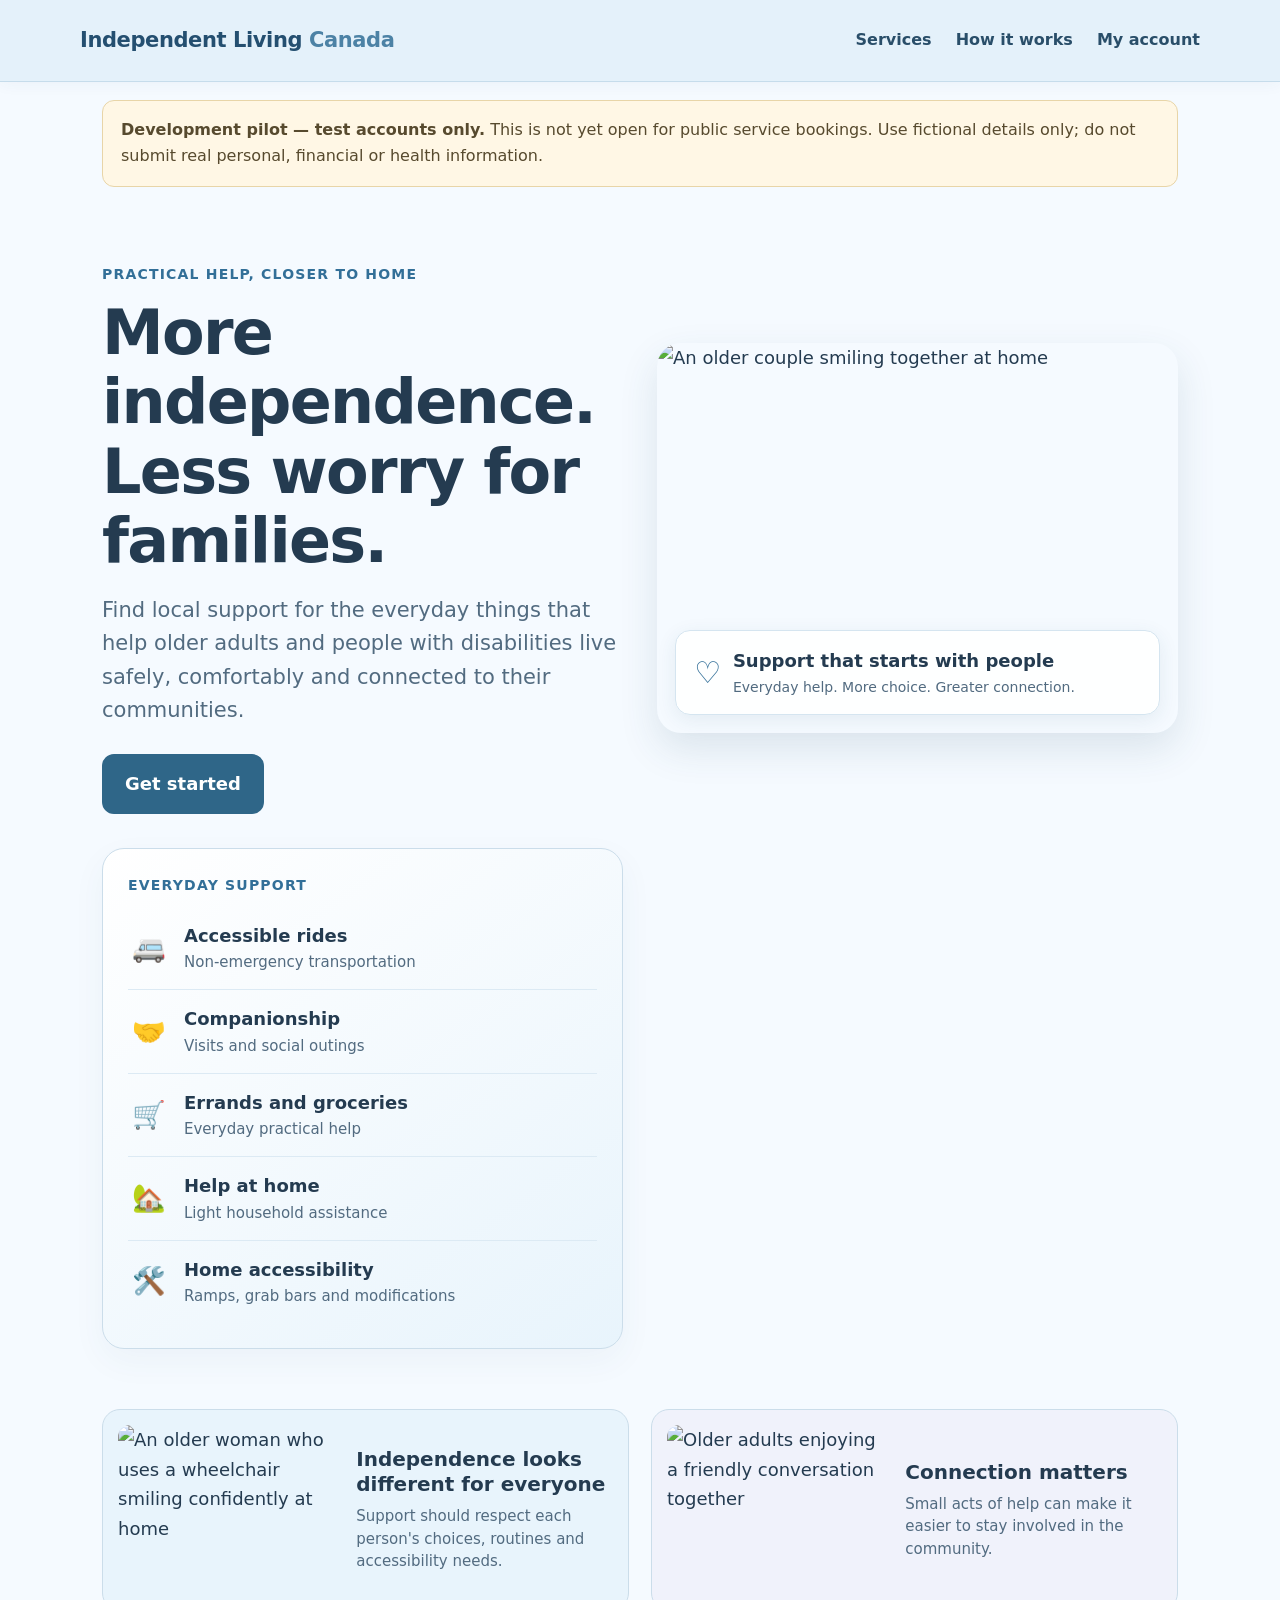
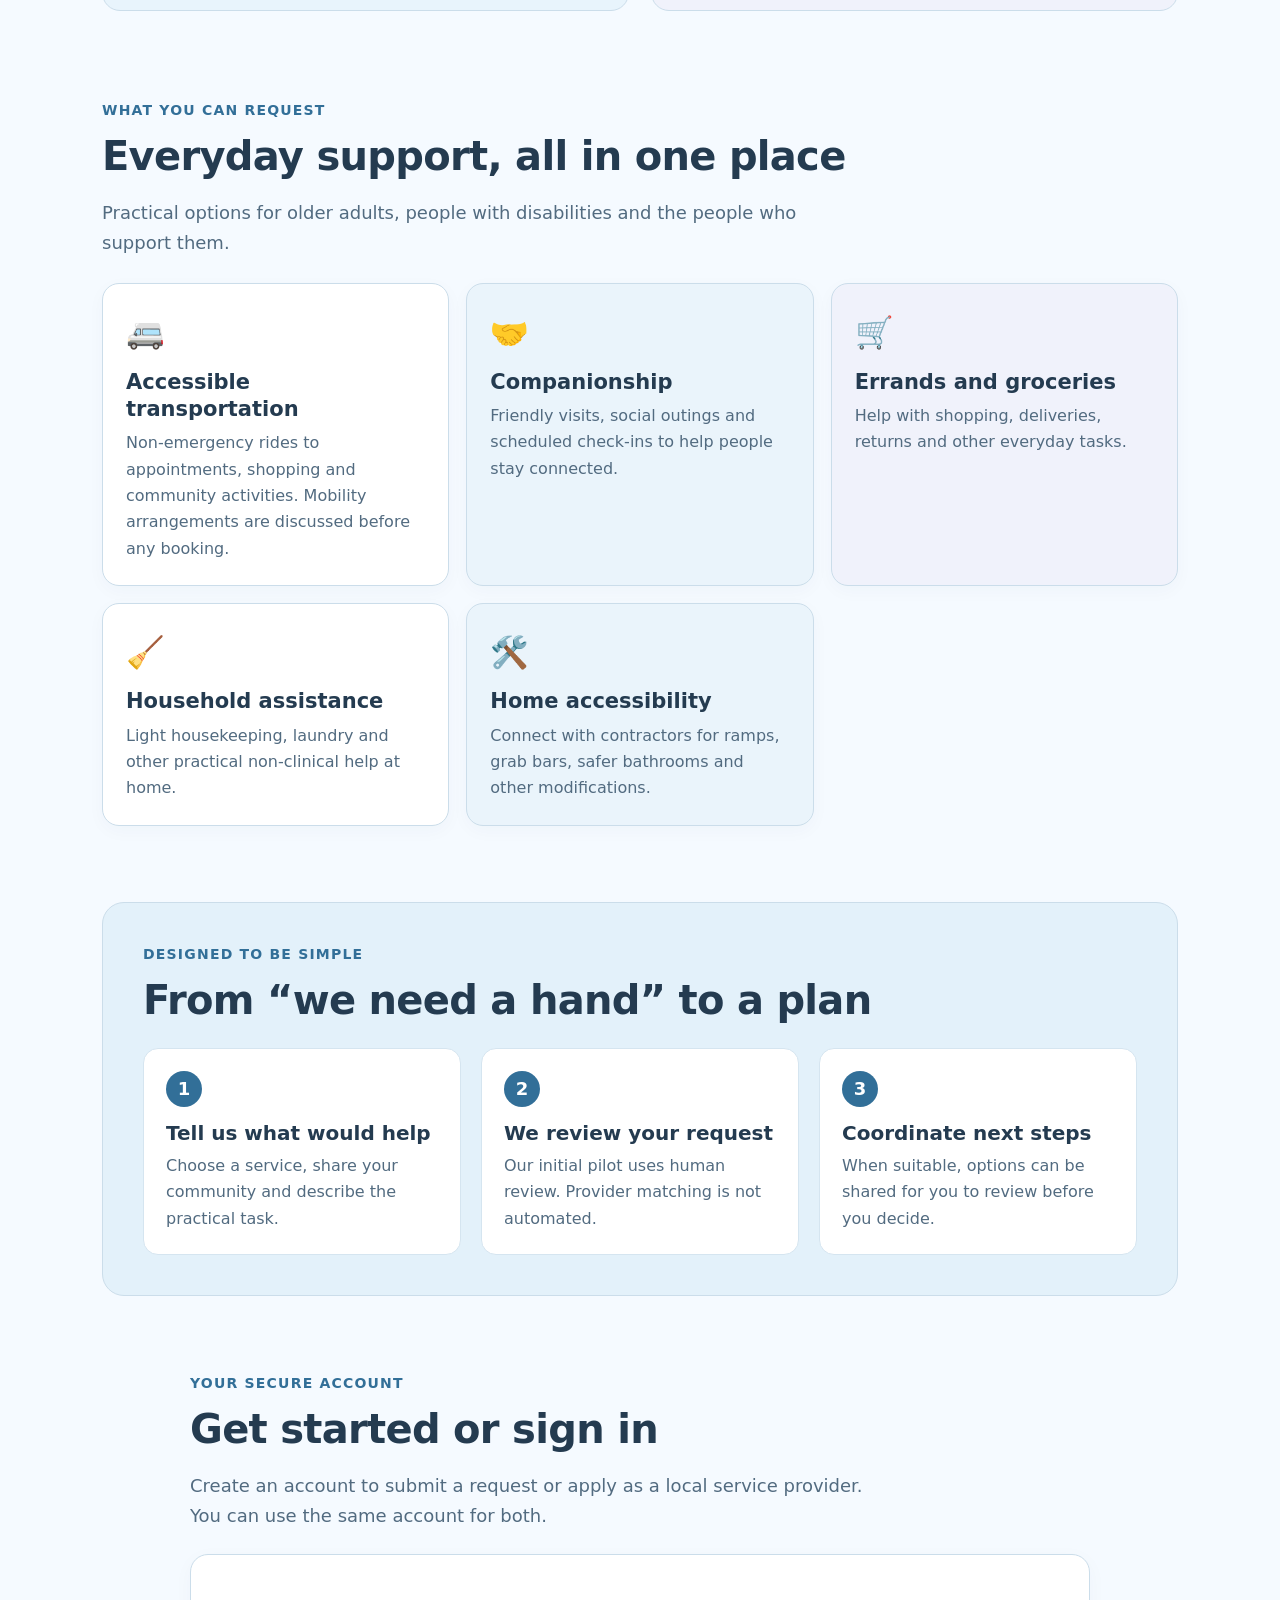
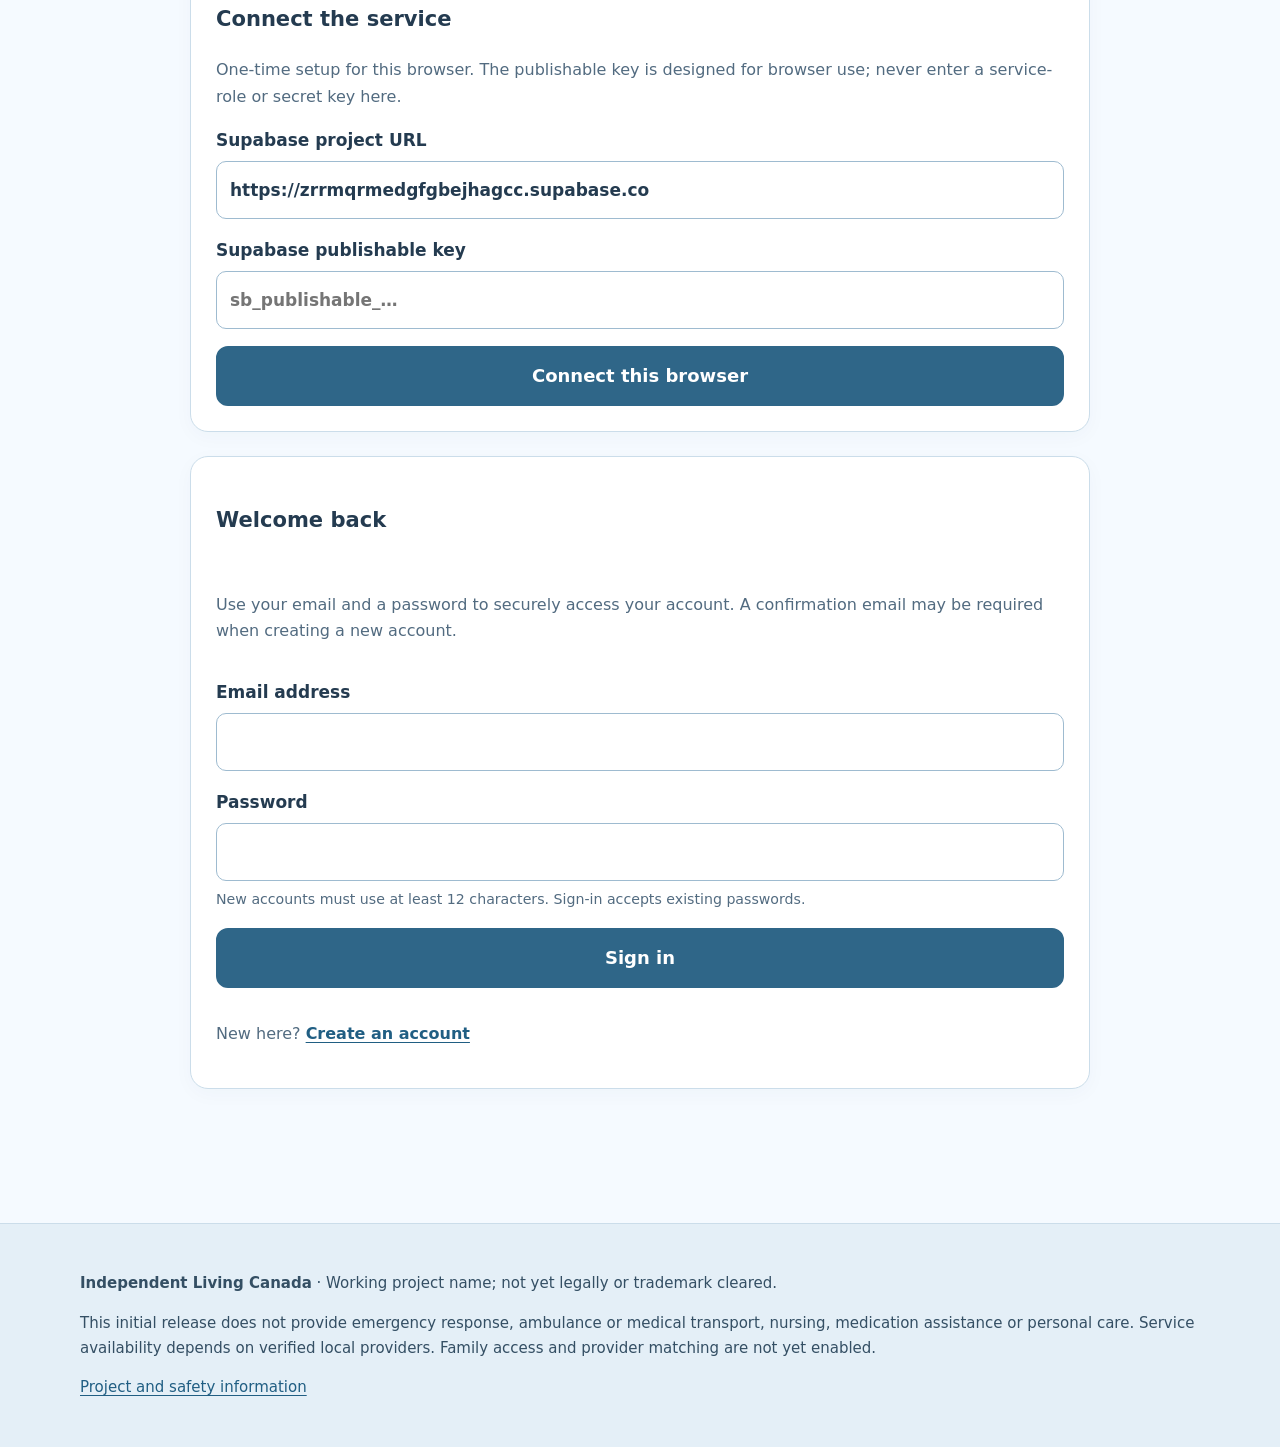
==== index.html @ 6804620f "Explain stronger new-account password requirement" ====
<!doctype html>
<html lang="en-CA">
<head>
<meta charset="utf-8">
<meta name="viewport" content="width=device-width, initial-scale=1">
<meta name="theme-color" content="#173b35">
<meta name="description" content="Find practical local support for everyday independence.">
<title>Independent Living Canada — Everyday support</title>
<link rel="stylesheet" href="./styles.css">
</head>
<body>
<header class="site-header">
  <a class="brand" href="./" aria-label="Independent Living Canada home">Independent Living <span>Canada</span></a>
  <nav aria-label="Main navigation"><a href="#services">Services</a><a href="#how">How it works</a><a href="#account">My account</a></nav>
  <button class="button button-small button-outline" id="signOutButton" hidden type="button">Sign out</button>
</header>
<main>
<div class="notice"><b>Development pilot — test accounts only.</b> This is not yet open for public service bookings. Use fictional details only; do not submit real personal, financial or health information.</div>
<section class="hero">
  <div class="hero-copy">
    <p class="eyebrow">Practical help, closer to home</p>
    <h1>More independence.<br>Less worry for families.</h1>
    <p class="lead">Find local support for the everyday things that help older adults and people with disabilities live safely, comfortably and connected to their communities.</p>
    <a class="button" href="#account">Get started</a>
  </div>
  <div class="hero-visual">
    <img src="https://images.unsplash.com/photo-1758686253706-15c16f83743a?auto=format&fit=crop&w=1200&q=85" alt="An older couple smiling together at home" fetchpriority="high">
    <div class="photo-note"><span aria-hidden="true">♡</span><div><strong>Support that starts with people</strong><small>Everyday help. More choice. Greater connection.</small></div></div>
  </div>
  <aside class="hero-aside">
    <p class="eyebrow">Everyday support</p>
    <div class="service-mini"><span aria-hidden="true">🚐</span><div><b>Accessible rides</b><small>Non-emergency transportation</small></div></div>
    <div class="service-mini"><span aria-hidden="true">🤝</span><div><b>Companionship</b><small>Visits and social outings</small></div></div>
    <div class="service-mini"><span aria-hidden="true">🛒</span><div><b>Errands and groceries</b><small>Everyday practical help</small></div></div>
    <div class="service-mini"><span aria-hidden="true">🏡</span><div><b>Help at home</b><small>Light household assistance</small></div></div>
    <div class="service-mini"><span aria-hidden="true">🛠️</span><div><b>Home accessibility</b><small>Ramps, grab bars and modifications</small></div></div>
  </aside>
</section>

<section class="photo-stories" aria-label="People and independence">
  <div class="photo-story">
    <img src="https://images.unsplash.com/photo-1756312177216-f41bb3ac7205?auto=format&fit=crop&w=900&q=85" alt="An older woman who uses a wheelchair smiling confidently at home" loading="lazy">
    <div><h3>Independence looks different for everyone</h3><p>Support should respect each person's choices, routines and accessibility needs.</p></div>
  </div>
  <div class="photo-story">
    <img src="https://images.unsplash.com/photo-1773227059881-ef8ecf22aac8?auto=format&fit=crop&w=900&q=85" alt="Older adults enjoying a friendly conversation together" loading="lazy">
    <div><h3>Connection matters</h3><p>Small acts of help can make it easier to stay involved in the community.</p></div>
  </div>
</section>

<section class="section" id="services">
  <p class="eyebrow">What you can request</p><h2>Everyday support, all in one place</h2>
  <p class="section-intro">Practical options for older adults, people with disabilities and the people who support them.</p>
  <div class="service-grid">
    <article class="service-card"><span>🚐</span><h3>Accessible transportation</h3><p>Non-emergency rides to appointments, shopping and community activities. Mobility arrangements are discussed before any booking.</p></article>
    <article class="service-card"><span>🤝</span><h3>Companionship</h3><p>Friendly visits, social outings and scheduled check-ins to help people stay connected.</p></article>
    <article class="service-card"><span>🛒</span><h3>Errands and groceries</h3><p>Help with shopping, deliveries, returns and other everyday tasks.</p></article>
    <article class="service-card"><span>🧹</span><h3>Household assistance</h3><p>Light housekeeping, laundry and other practical non-clinical help at home.</p></article>
    <article class="service-card"><span>🛠️</span><h3>Home accessibility</h3><p>Connect with contractors for ramps, grab bars, safer bathrooms and other modifications.</p></article>
  </div>
</section>

<section class="section how" id="how">
  <p class="eyebrow">Designed to be simple</p><h2>From “we need a hand” to a plan</h2>
  <div class="steps">
    <article><b class="step-number">1</b><h3>Tell us what would help</h3><p>Choose a service, share your community and describe the practical task.</p></article>
    <article><b class="step-number">2</b><h3>We review your request</h3><p>Our initial pilot uses human review. Provider matching is not automated.</p></article>
    <article><b class="step-number">3</b><h3>Coordinate next steps</h3><p>When suitable, options can be shared for you to review before you decide.</p></article>
  </div>
</section>

<section class="section account-section" id="account">
  <p class="eyebrow">Your secure account</p><h2>Get started or sign in</h2>
  <p class="section-intro">Create an account to submit a request or apply as a local service provider. You can use the same account for both.</p>

  <div class="config-panel" id="configPanel">
    <h3>Connect the service</h3>
    <p>One-time setup for this browser. The publishable key is designed for browser use; never enter a service-role or secret key here.</p>
    <form id="configForm" class="form-grid">
      <label>Supabase project URL<input id="projectUrl" type="url" value="https://zrrmqrmedgfgbejhagcc.supabase.co" required autocomplete="url"></label>
      <label>Supabase publishable key<input id="publishableKey" type="password" placeholder="sb_publishable_…" required autocomplete="off"></label>
      <button class="button" type="submit">Connect this browser</button>
    </form>
  </div>

  <div id="authGate" class="auth-gate">
    <form id="authForm" class="config-panel form-grid">
      <h3 id="authHeading">Welcome back</h3>
      <p class="muted">Use your email and a password to securely access your account. A confirmation email may be required when creating a new account.</p>
      <label>Email address<input id="email" type="email" required autocomplete="email"></label>
      <label>Password<input id="password" type="password" minlength="8" required autocomplete="current-password"><small id="passwordHelp" class="field-help">New accounts must use at least 12 characters. Sign-in accepts existing passwords.</small></label>
      <button class="button" id="authSubmit" type="submit">Sign in</button>
      <p class="muted"><span id="authModeText">New here?</span> <button class="text-button" id="authModeToggle" type="button">Create an account</button></p>
    </form>
  </div>
  <div id="accountArea" hidden>
    <div class="signed-in-bar"><div><small>Signed in as</small><strong id="signedInEmail"></strong></div><span class="status-dot">Connected</span></div>
    <div class="tabs" role="tablist" aria-label="Account sections">
      <button class="tab active" role="tab" aria-selected="true" aria-controls="requestsPanel" id="requestsTab" type="button">My requests</button>
      <button class="tab" role="tab" aria-selected="false" aria-controls="newRequestPanel" id="newRequestTab" type="button">Request support</button>
      <button class="tab" role="tab" aria-selected="false" aria-controls="providerPanel" id="providerTab" type="button">Provider application</button>
    </div>
    <section class="tab-panel" id="requestsPanel" role="tabpanel" aria-labelledby="requestsTab">
      <h3>Your service requests</h3><p class="muted">Only requests belonging to your signed-in account are shown here.</p>
      <div id="requestList" class="request-list"><p class="muted">Loading your requests…</p></div>
    </section>
    <section class="tab-panel" id="newRequestPanel" role="tabpanel" aria-labelledby="newRequestTab" hidden>
      <h3>Request practical support</h3>
      <div class="notice"><b>Please note:</b> This service is for non-emergency, non-clinical assistance only. Do not include diagnoses, medications, health-card numbers or medical records. For emergencies call 911.</div>
      <form id="requestForm" class="form-grid">
        <label>Type of support<select name="category" required><option value="">Choose a service</option><option value="non_emergency_transport">Accessible, non-emergency ride</option><option value="companionship">Companionship or social visit</option><option value="errands_groceries">Errands or groceries</option><option value="light_household_help">Light household assistance</option><option value="home_accessibility">Home accessibility modification</option></select></label>
        <div class="two-col"><label>City or community<input name="city" value="Winnipeg" maxlength="100" required></label><label>Neighbourhood or area (optional)<input name="service_area" maxlength="100"></label></div>
        <div class="two-col"><label>Preferred date (optional)<input name="preferred_date" type="date"></label><label>Preferred time<select name="preferred_time_window"><option value="">No preference</option><option>Morning</option><option>Afternoon</option><option>Evening</option></select></label></div>
        <label>What practical help is needed?<textarea name="description" maxlength="1200" required placeholder="Describe the task, location details and what you need help with."></textarea></label>
        <label>Accessibility or mobility arrangements (optional)<textarea name="accessibility_logistics" maxlength="600" placeholder="For example: wheelchair-accessible vehicle, step-free access or help carrying groceries."></textarea></label>
        <label>Name of person receiving the service (optional)<input name="recipient_name" maxlength="100"></label>
        <hr>
        <h4>How should we contact you?</h4>
        <label>Your name<input name="contact_name" maxlength="100" required autocomplete="name"></label>
        <div class="two-col"><label>Email<input name="contact_email" type="email" maxlength="254" autocomplete="email"></label><label>Phone<input name="contact_phone" type="tel" maxlength="40" autocomplete="tel"></label></div>
        <label>Preferred contact method<select name="preferred_contact_method" required><option value="email">Email</option><option value="phone">Phone</option></select></label>
        <label class="check-label"><input type="checkbox" name="consent" required><span>I confirm the person receiving support has agreed to this request and to my involvement, or I am requesting support for myself. I understand this is not an emergency, medical or personal-care service.</span></label>
        <button class="button" type="submit">Submit service request</button>
      </form>
    </section>
    <section class="tab-panel" id="providerPanel" role="tabpanel" aria-labelledby="providerTab" hidden>
      <h3>Apply as a local service provider</h3>
      <div class="notice"><b>Provider approval is not automatic.</b> Applications are pending until identity, references, insurance, licensing and category-specific safety checks are reviewed. Submitting this form does not make you an approved provider or create a public listing.</div>
      <div id="providerStatus" class="provider-status" hidden></div>
      <form id="providerForm" class="form-grid">
        <label>Your name or public contact name<input name="display_name" maxlength="100" required></label>
        <label>Business or organization name (optional)<input name="business_name" maxlength="150"></label>
        <div class="two-col"><label>Contact email<input name="contact_email" type="email" maxlength="254" required></label><label>Contact phone (optional)<input name="contact_phone" type="tel" maxlength="40"></label></div>
        <label>Services you offer<select name="categories" multiple required size="5"><option value="non_emergency_transport">Non-emergency transportation</option><option value="companionship">Companionship</option><option value="errands_groceries">Errands and groceries</option><option value="light_household_help">Light household assistance</option><option value="home_accessibility">Home accessibility</option></select><small class="field-help">On a phone, tap to select one or more services. Use Ctrl or Command on a computer for multiple selections.</small></label>
        <label>Service area<input name="service_area" maxlength="100" placeholder="e.g. Winnipeg and nearby communities" required></label>
        <label>Describe your service and limits<textarea name="service_description" maxlength="1200" required></textarea></label>
        <label class="check-label"><input type="checkbox" name="providerAgreement" required><span>I understand this is an application only and I must not claim approval until verification is complete.</span></label>
        <button class="button" type="submit">Submit provider application</button>
      </form>
    </section>
  </div>
</section>
</main>
<footer class="site-footer"><p><b>Independent Living Canada</b> · Working project name; not yet legally or trademark cleared.</p><p>This initial release does not provide emergency response, ambulance or medical transport, nursing, medication assistance or personal care. Service availability depends on verified local providers. Family access and provider matching are not yet enabled.</p><p><a href="https://github.com/tritchot666/Independent-Living-Canada">Project and safety information</a></p></footer>
<div id="toast" class="toast" role="status" aria-live="polite"></div>
<script src="./config.js"></script>
<script type="module" src="./app.js"></script>
</body></html>
---- styles.css ----
:root{
  --ink:#243b50;
  --muted:#526b80;
  --green:#2f6688;
  --green-dark:#244f70;
  --mint:#eaf4fb;
  --cream:#f5faff;
  --line:#cbddea;
  --gold:#d9b66b;
  --white:#fff;
  --danger:#8d342b;
  --sky:#e2f1fb;
  --lavender:#eff1fa;
}
*{box-sizing:border-box}
html{scroll-behavior:smooth;scroll-padding-top:100px}
body{margin:0;background:var(--cream);color:var(--ink);font:18px/1.65 system-ui,-apple-system,BlinkMacSystemFont,"Segoe UI",sans-serif}
a{color:#205e83;text-underline-offset:3px}
button,input,select,textarea{font:inherit}
button:focus-visible,a:focus-visible,input:focus-visible,select:focus-visible,textarea:focus-visible{outline:3px solid #3987b7;outline-offset:3px}
.site-header{min-height:82px;padding:14px max(20px,calc((100% - 1120px)/2));display:flex;align-items:center;justify-content:space-between;gap:20px;background:#e4f1fa;color:var(--ink);border-bottom:1px solid #c6dceb;position:sticky;top:0;z-index:5;box-shadow:0 3px 14px #234c6b0b}
.brand{font-weight:850;font-size:21px;letter-spacing:-.4px;color:#244f70;text-decoration:none;white-space:nowrap}
.brand span{color:#4c82a5}
.site-header nav{display:flex;gap:24px}
.site-header nav a{color:#294e69;text-decoration:none;font-size:16px;font-weight:650}
.site-header nav a:hover{text-decoration:underline}
.button{display:inline-flex;align-items:center;justify-content:center;background:#2f6688;color:white;border:2px solid #2f6688;border-radius:12px;padding:13px 21px;text-decoration:none;font-weight:750;cursor:pointer;min-height:50px}
.button:hover{background:#214f70;border-color:#214f70}
.button:disabled{opacity:.65;cursor:wait}
.button-small{padding:9px 14px;font-size:15px;min-height:42px}
.button-outline{background:transparent;color:#244f70;border-color:#83a9c4}
.button-outline:hover{background:#d5e9f6;color:#183f5d}
main{max-width:1120px;margin:0 auto;padding:0 22px}
.notice{padding:16px 18px;background:#fff7e5;border:1px solid #e8d5a8;border-radius:12px;color:#574a2e;font-size:16px;margin:18px 0}
.hero{display:grid;grid-template-columns:1fr 1fr;gap:34px;align-items:center;padding:58px 0 48px}
.hero-visual{position:relative;min-width:0}
.hero-visual>img{display:block;width:100%;height:390px;object-fit:cover;object-position:center 40%;border-radius:24px;box-shadow:0 16px 38px #244c6b20}
.photo-note{position:absolute;left:18px;right:18px;bottom:18px;display:flex;align-items:center;gap:12px;padding:15px 18px;background:#ffffffed;border:1px solid #d5e5f0;border-radius:15px;box-shadow:0 5px 20px #244c6b16}
.photo-note>span{font-size:30px;color:#326f98}
.photo-note strong,.photo-note small{display:block}
.photo-note small{color:var(--muted);font-size:14px}
.photo-stories{display:grid;grid-template-columns:1fr 1fr;gap:22px;padding:12px 0 32px}
.photo-story{display:grid;grid-template-columns: minmax(130px,.85fr) 1fr;align-items:center;gap:20px;background:#e8f4fc;border:1px solid #cbddea;border-radius:18px;padding:15px}
.photo-story:nth-child(2){background:#f0f2fb}
.photo-story img{width:100%;height:170px;object-fit:cover;border-radius:12px}
.photo-story h3{font-size:20px;line-height:1.25;margin:0 0 8px}
.photo-story p{font-size:15px;color:var(--muted);margin:0;line-height:1.5}
.hero-copy h1{font-size:clamp(40px,5vw,62px);line-height:1.12;letter-spacing:-1.7px;margin:12px 0 18px}
.eyebrow{font-size:14px;letter-spacing:1.2px;text-transform:uppercase;color:#326f98;font-weight:850;margin:0 0 10px}
.lead{font-size:21px;max-width:630px;color:#526b80;margin:0 0 26px;line-height:1.6}
.hero-aside{background:linear-gradient(145deg,#fff 0%,#e8f4fc 100%);border:1px solid #cbddea;border-radius:22px;padding:25px;box-shadow:0 12px 34px #244c6b0c}
.service-mini{display:flex;align-items:center;gap:14px;padding:14px 0;border-bottom:1px solid #dceaf4}
.service-mini:last-child{border-bottom:0}
.service-mini>span{font-size:27px;width:42px;text-align:center}
.service-mini b,.service-mini small{display:block}
.service-mini small{font-size:15px;color:var(--muted)}
.section{padding:56px 0}
.section h2{font-size:clamp(30px,4vw,40px);letter-spacing:-.7px;line-height:1.2;margin:0 0 12px}
.service-grid{display:grid;grid-template-columns:repeat(3,1fr);gap:17px;margin-top:26px}
.service-card{background:#fff;border:1px solid #cbddea;border-radius:17px;padding:23px;box-shadow:0 5px 18px #244c6b08}
.service-card:nth-child(3n+2){background:#eaf4fb}
.service-card:nth-child(3n){background:#f0f2fb}
.service-card>span{font-size:31px}
.service-card h3{font-size:21px;line-height:1.3;margin:10px 0 7px}
.service-card p,.steps p{color:var(--muted);font-size:16px;margin:0}
.how{background:#e3f1fa;border:1px solid #cbddea;border-radius:22px;padding:40px;margin:20px 0}
.steps{display:grid;grid-template-columns:repeat(3,1fr);gap:20px;margin-top:24px}
.steps article{background:white;padding:22px;border-radius:15px;border:1px solid #d5e5f0}
.step-number{display:grid;place-items:center;background:#326f98;color:white;border-radius:50%;height:36px;width:36px;font-size:18px}
.steps h3{font-size:20px;line-height:1.3;margin:13px 0 7px}
.account-section{max-width:900px;margin:0 auto}
.section-intro{color:var(--muted);max-width:700px;font-size:18px}
.config-panel{background:white;border:1px solid #cbddea;border-radius:18px;padding:25px;margin:24px 0;box-shadow:0 5px 20px #244c6b08}
.config-panel p{color:var(--muted);font-size:16px}
.form-grid{display:grid;gap:17px}
.form-grid label{display:grid;gap:7px;font-size:17px;font-weight:700}
.form-grid input:not([type=checkbox]),.form-grid select,.form-grid textarea{width:100%;padding:14px 13px;border:1px solid #9ebbd0;border-radius:10px;background:white;color:var(--ink);font:inherit;min-height:52px}
.form-grid textarea{min-height:120px;resize:vertical}
.form-grid select[multiple]{min-height:150px}
.form-grid small{font-weight:400}
.form-grid hr{width:100%;border:0;border-top:1px solid var(--line)}
.form-grid h4{margin:0;font-size:19px}
.two-col{display:grid;grid-template-columns:1fr 1fr;gap:15px}
.check-label{display:flex!important;grid-template-columns:none!important;align-items:flex-start;gap:12px!important;font-weight:500!important;line-height:1.5}
.check-label input{margin-top:6px;flex:0 0 auto;width:20px;height:20px;accent-color:var(--green)}
.field-help{color:var(--muted)}
.signed-in-bar{display:flex;justify-content:space-between;align-items:center;background:#e3f1fa;padding:17px 19px;border-radius:14px;margin:22px 0;border:1px solid #cbddea}
.signed-in-bar small,.signed-in-bar strong{display:block}
.signed-in-bar small{color:var(--muted)}
.status-dot{font-size:15px;color:#245f86;font-weight:750}
.tabs{display:flex;gap:6px;overflow:auto;border-bottom:1px solid var(--line)}
.tab{background:transparent;border:0;border-bottom:4px solid transparent;padding:14px 16px;color:#526b80;font-size:16px;font-weight:700;white-space:nowrap;cursor:pointer}
.tab.active{color:#205e83;border-bottom-color:#3980a8}
.tab-panel{padding:24px 0}
.tab-panel h3{margin-top:0;font-size:23px}
.muted{color:var(--muted);font-size:16px}
.request-list{display:grid;gap:12px}
.request-item{background:white;border:1px solid #cbddea;border-radius:14px;padding:17px}
.request-item h4{margin:0 0 6px;font-size:19px}
.request-item p{margin:4px 0;color:var(--muted);font-size:15px}
.pill{display:inline-block;border-radius:20px;background:#e3f1fa;color:#245e83;font-size:14px;font-weight:750;padding:4px 11px}
.provider-status{background:#e6f2fb;border:1px solid #cbddea;border-radius:12px;padding:16px;margin:16px 0}
.site-footer{background:#e4eff7;color:#344f64;border-top:1px solid #cbddea;padding:32px max(22px,calc((100% - 1120px)/2));font-size:15px;margin-top:54px}
.site-footer p{max-width:1120px}
.site-footer a{color:#205e83}
.toast{position:fixed;bottom:18px;left:50%;transform:translateX(-50%);background:#244f70;color:white;padding:14px 19px;border-radius:12px;max-width:min(90vw,560px);box-shadow:0 5px 24px #0003;z-index:10;display:none;font-size:16px}
.toast.error{background:#812f28}
.text-button{background:none;border:0;padding:0;color:#205e83;font-weight:750;text-decoration:underline;text-underline-offset:3px;cursor:pointer}
[hidden]{display:none!important}
@media(max-width:900px){.photo-stories{grid-template-columns:1fr}.photo-story img{height:190px}}
@media(max-width:760px){.site-header{flex-wrap:wrap;padding:13px 18px}.site-header nav{order:3;width:100%;justify-content:space-around;gap:10px}.hero{grid-template-columns:1fr;padding:44px 0}.hero-visual>img{height:310px}.service-grid{grid-template-columns:1fr 1fr}.steps{grid-template-columns:1fr}.how{padding:26px}.two-col{grid-template-columns:1fr}.section{padding:42px 0}}
@media(max-width:520px){.photo-story{grid-template-columns:1fr}.photo-story img{height:210px}}
@media(max-width:460px){body{font-size:17px}main{padding:0 16px}.service-grid{grid-template-columns:1fr}.brand{font-size:18px}.site-header nav a{font-size:15px}.hero-copy h1{letter-spacing:-1px}.tabs{margin-left:-4px;margin-right:-4px}.tab{padding:12px 10px;font-size:15px}.config-panel{padding:19px}}
@media(prefers-reduced-motion:reduce){html{scroll-behavior:auto}*{animation-duration:.01ms!important;transition-duration:.01ms!important}}
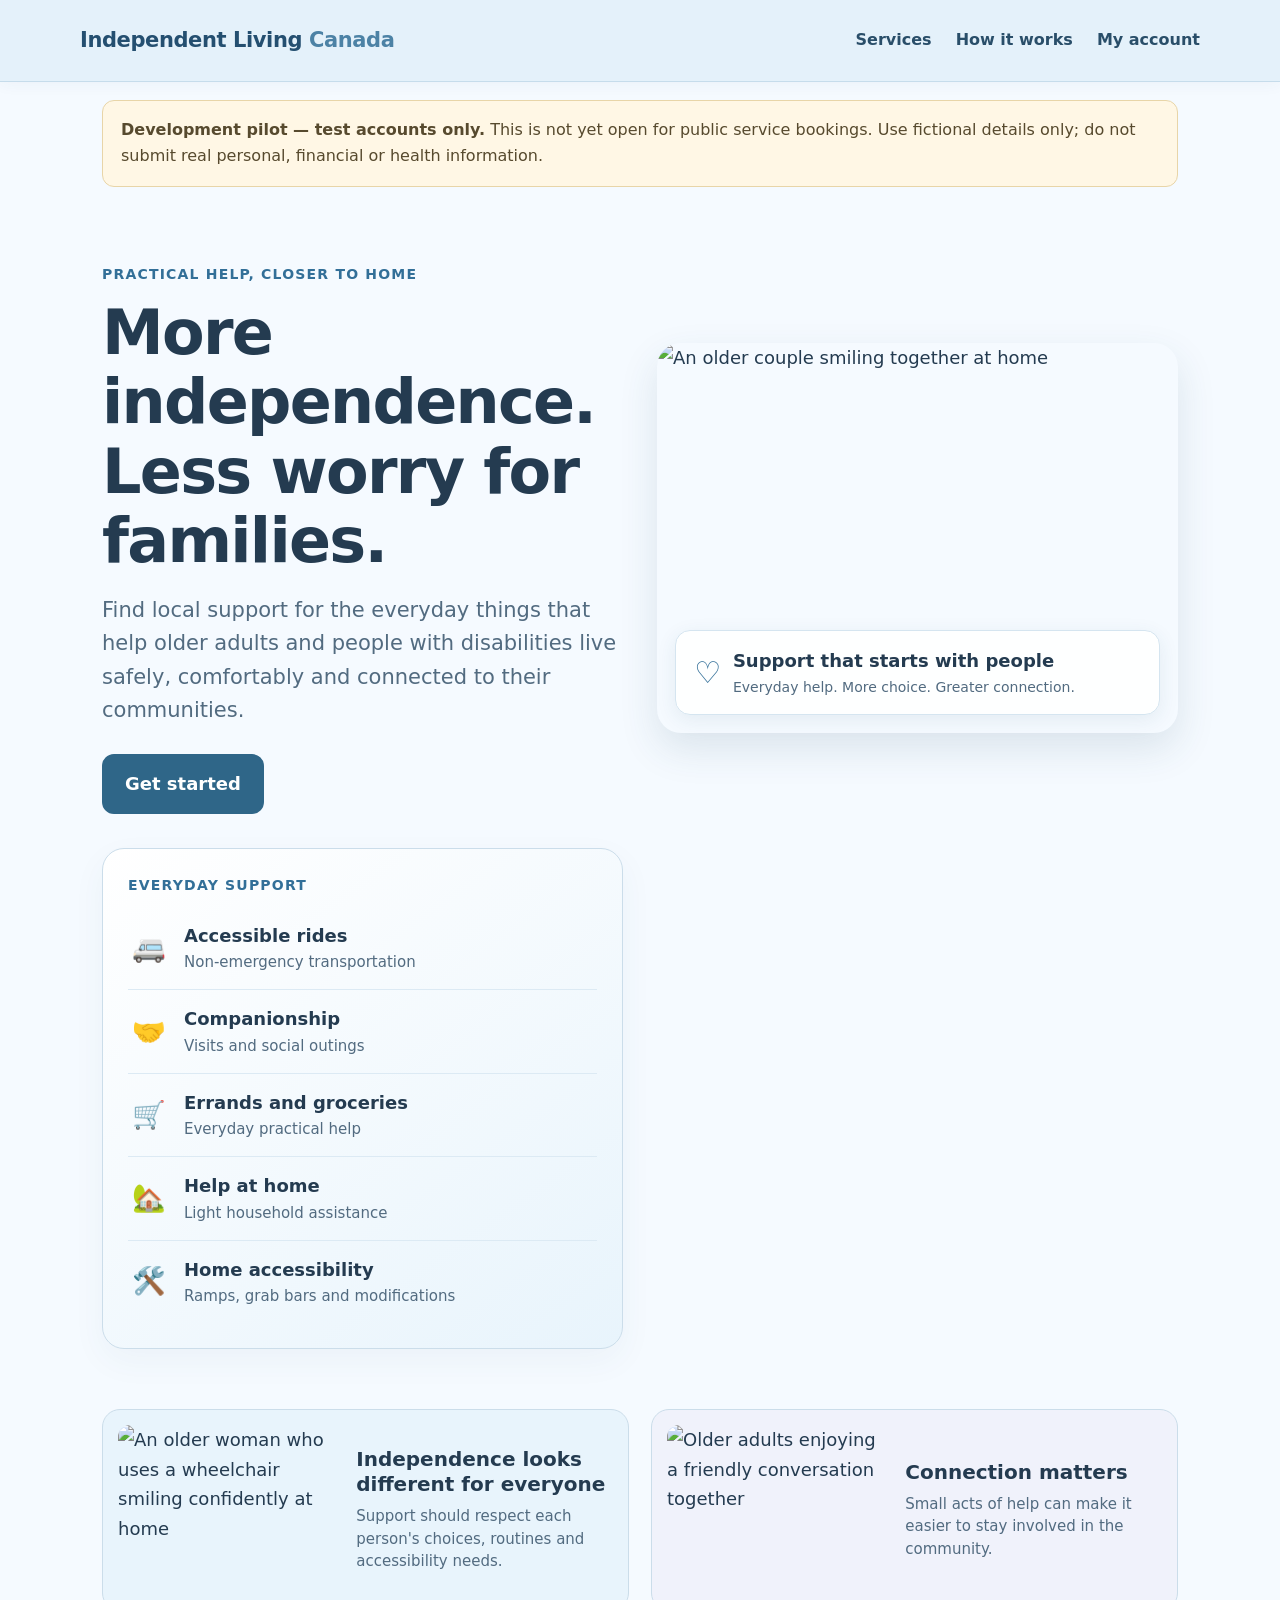
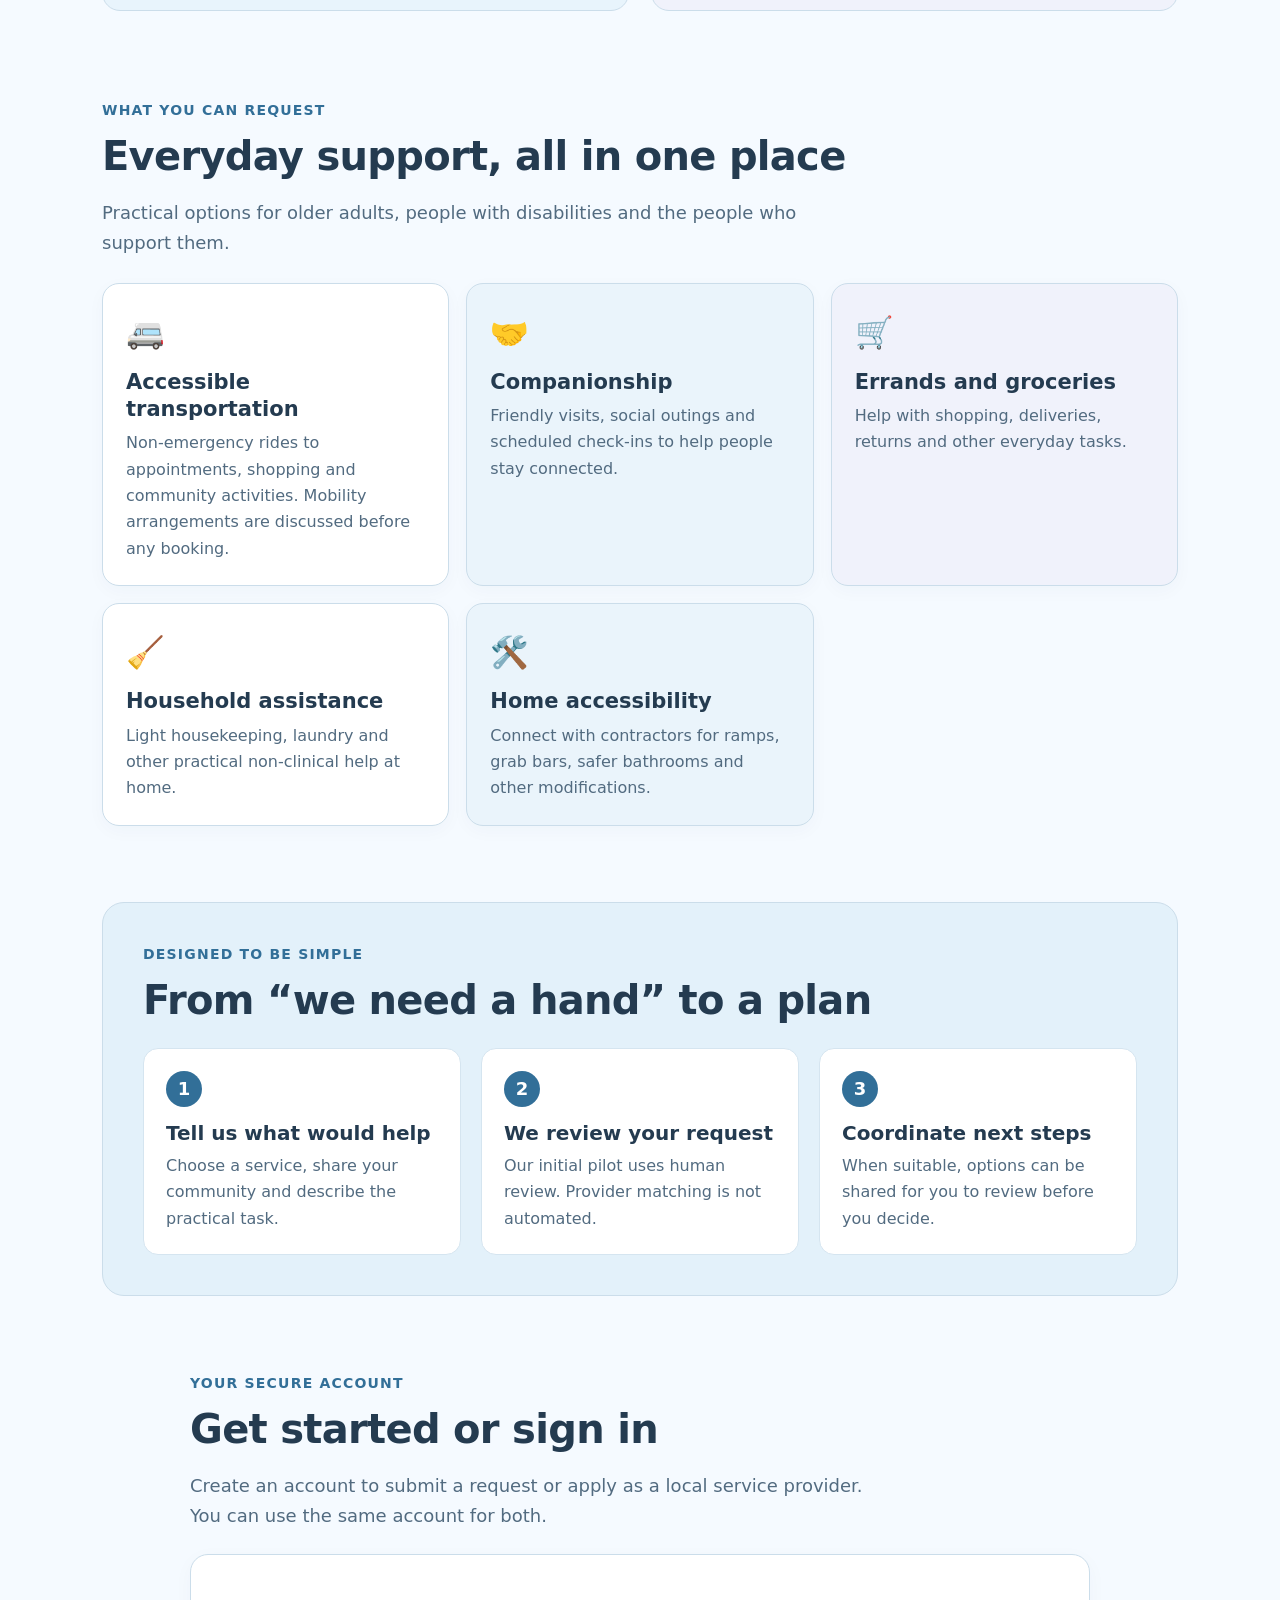
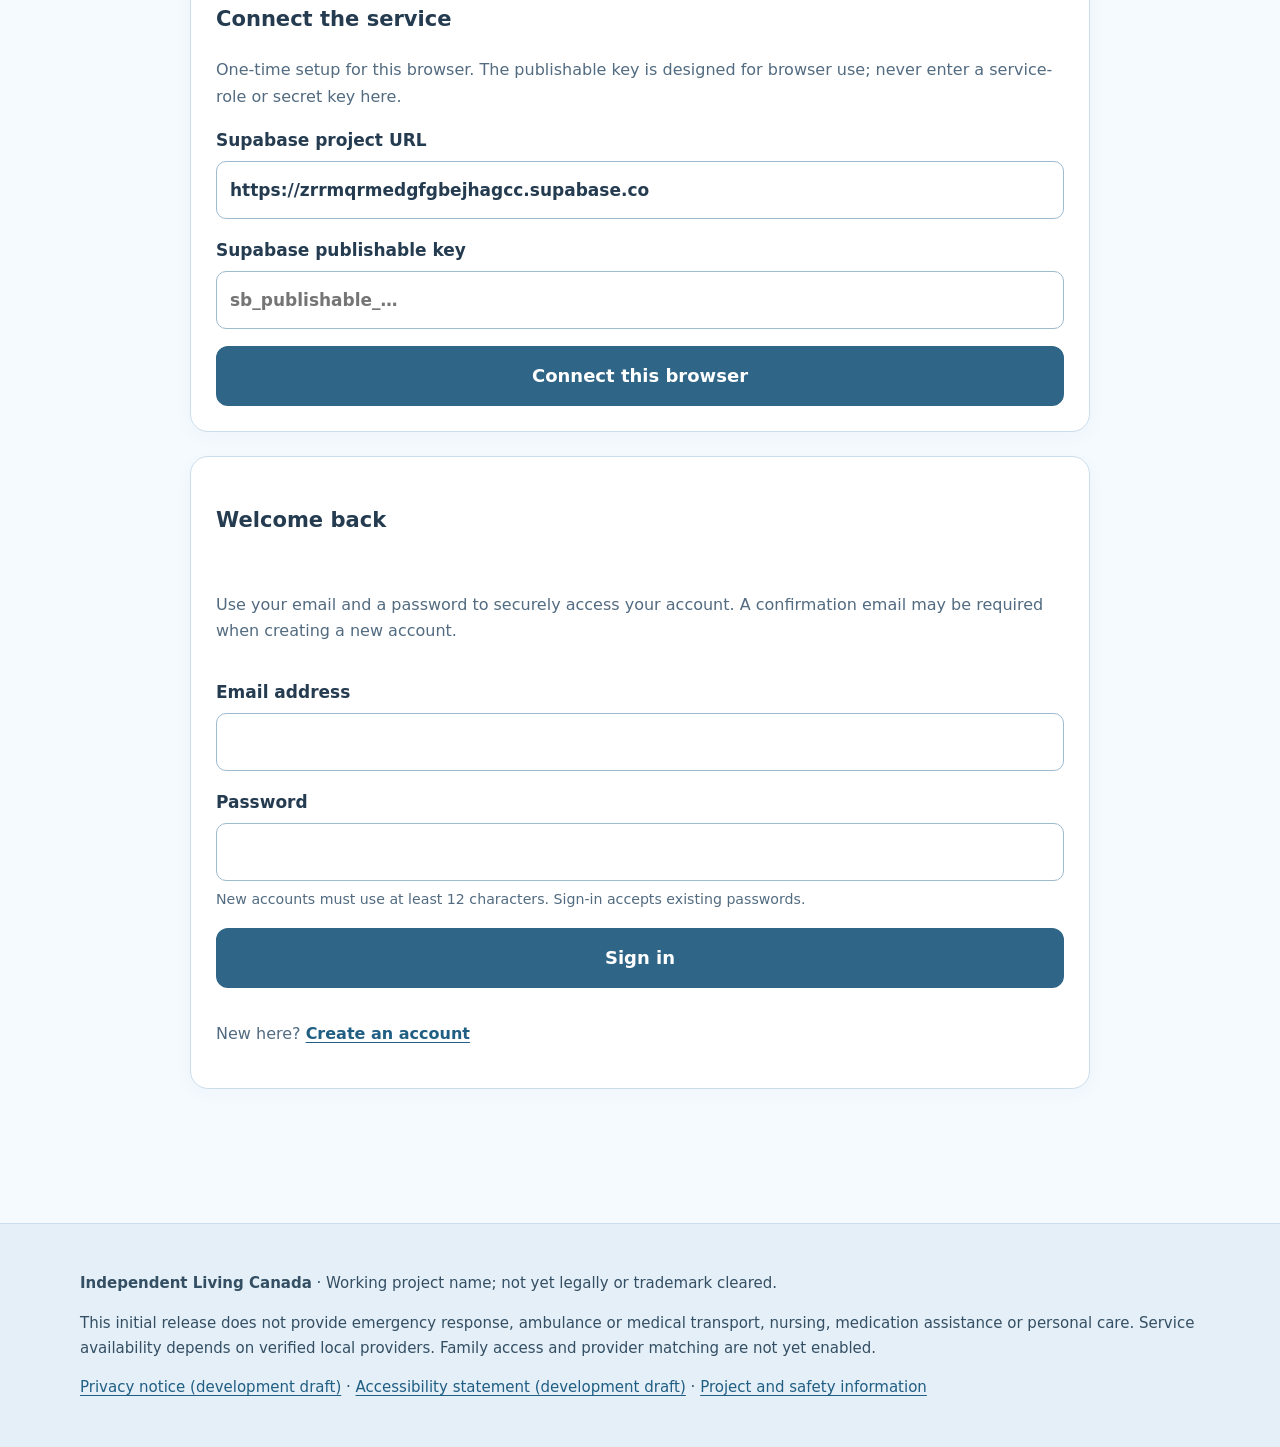
==== commit 2f191398: "Link draft privacy and accessibility statements" ====
--- a/index.html
+++ b/index.html
@@ -141,7 +141,7 @@
   </div>
 </section>
 </main>
-<footer class="site-footer"><p><b>Independent Living Canada</b> · Working project name; not yet legally or trademark cleared.</p><p>This initial release does not provide emergency response, ambulance or medical transport, nursing, medication assistance or personal care. Service availability depends on verified local providers. Family access and provider matching are not yet enabled.</p><p><a href="https://github.com/tritchot666/Independent-Living-Canada">Project and safety information</a></p></footer>
+<footer class="site-footer"><p><b>Independent Living Canada</b> · Working project name; not yet legally or trademark cleared.</p><p>This initial release does not provide emergency response, ambulance or medical transport, nursing, medication assistance or personal care. Service availability depends on verified local providers. Family access and provider matching are not yet enabled.</p><p><a href="./privacy.html">Privacy notice (development draft)</a> · <a href="./accessibility.html">Accessibility statement (development draft)</a> · <a href="https://github.com/tritchot666/Independent-Living-Canada">Project and safety information</a></p></footer>
 <div id="toast" class="toast" role="status" aria-live="polite"></div>
 <script src="./config.js"></script>
 <script type="module" src="./app.js"></script>
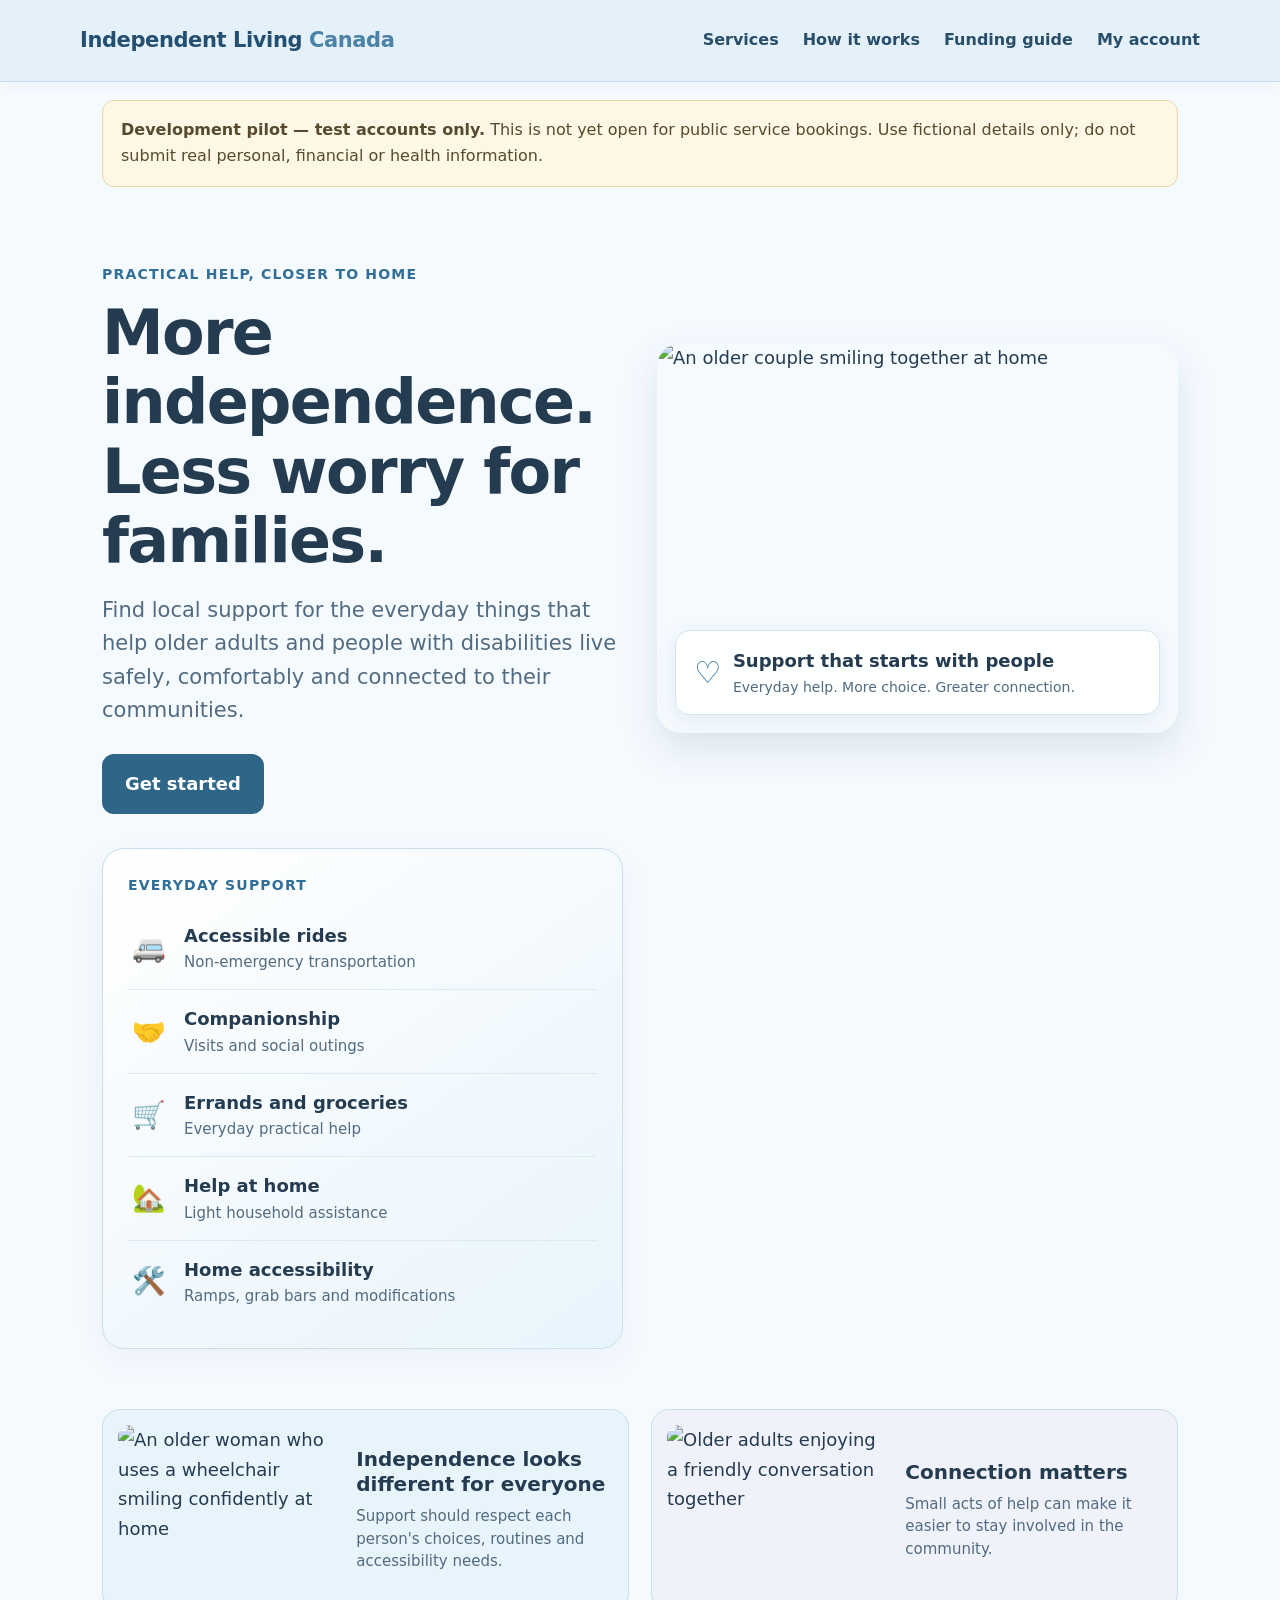
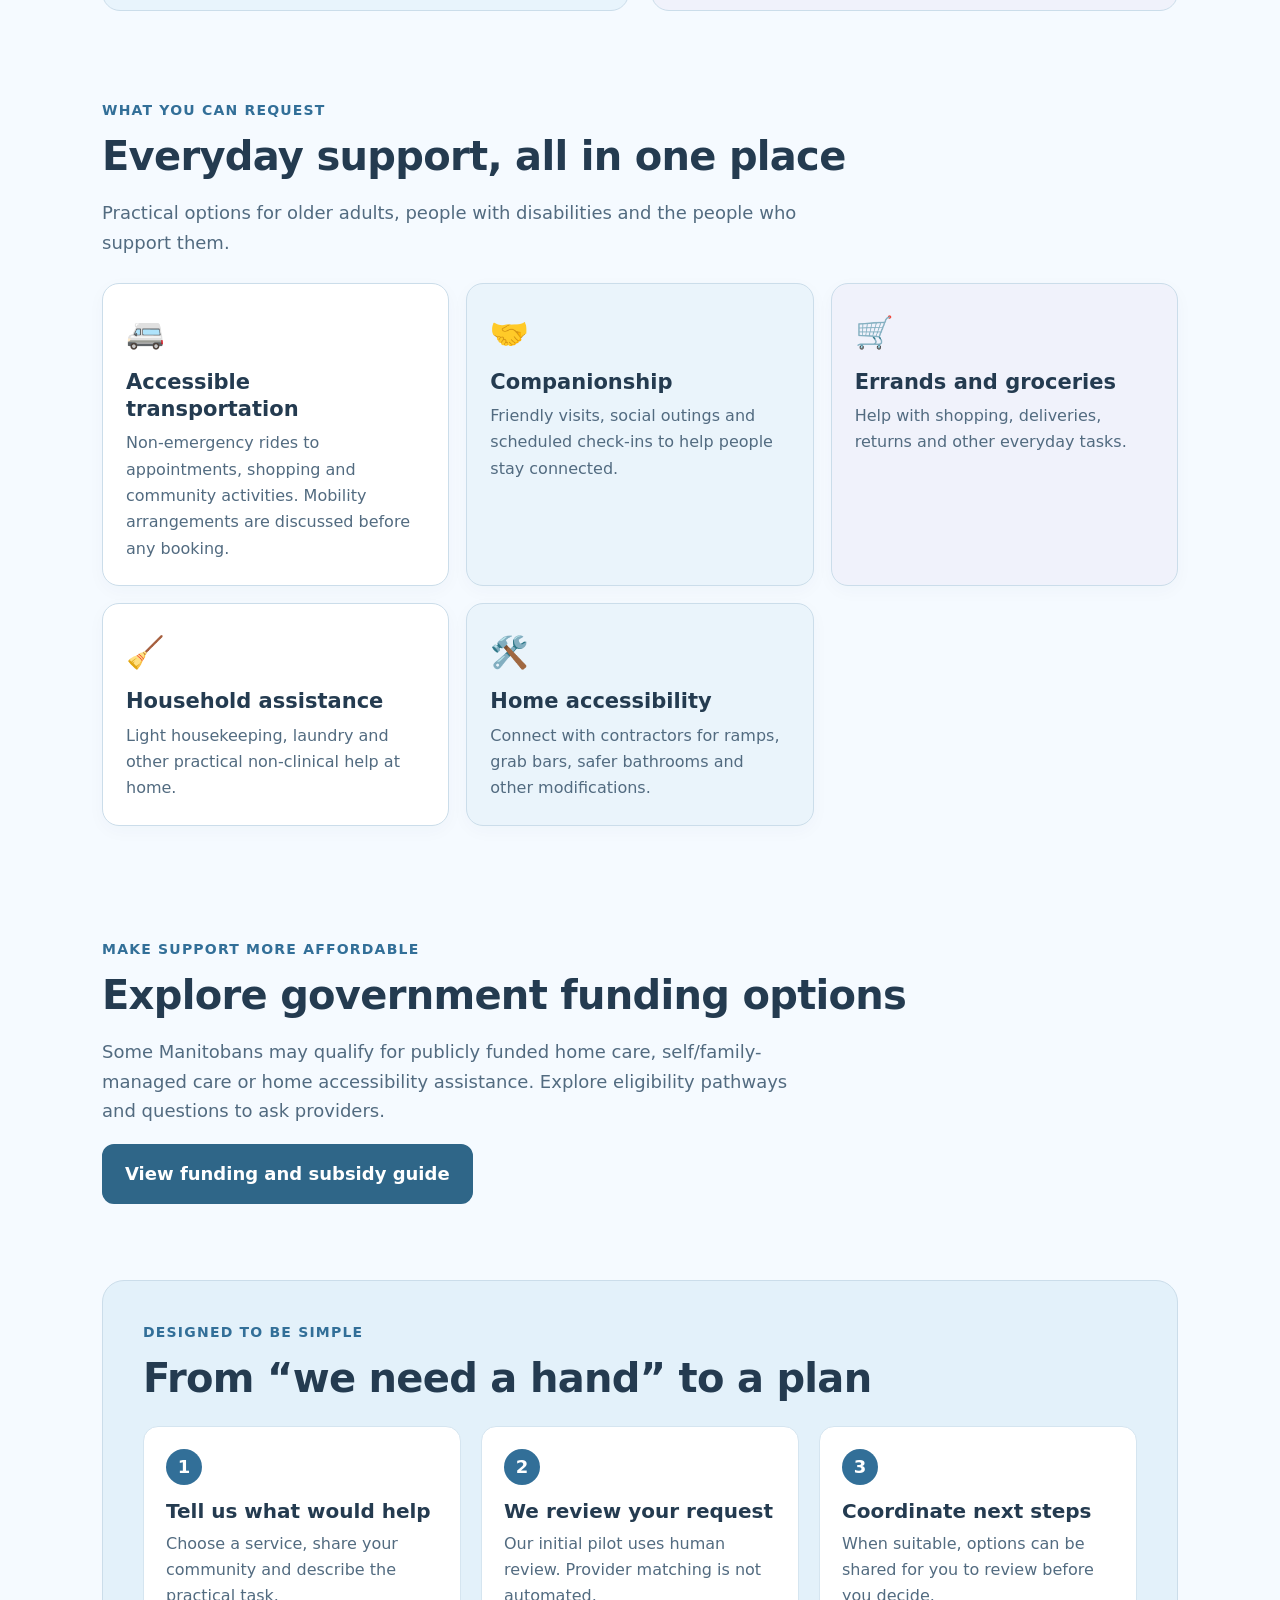
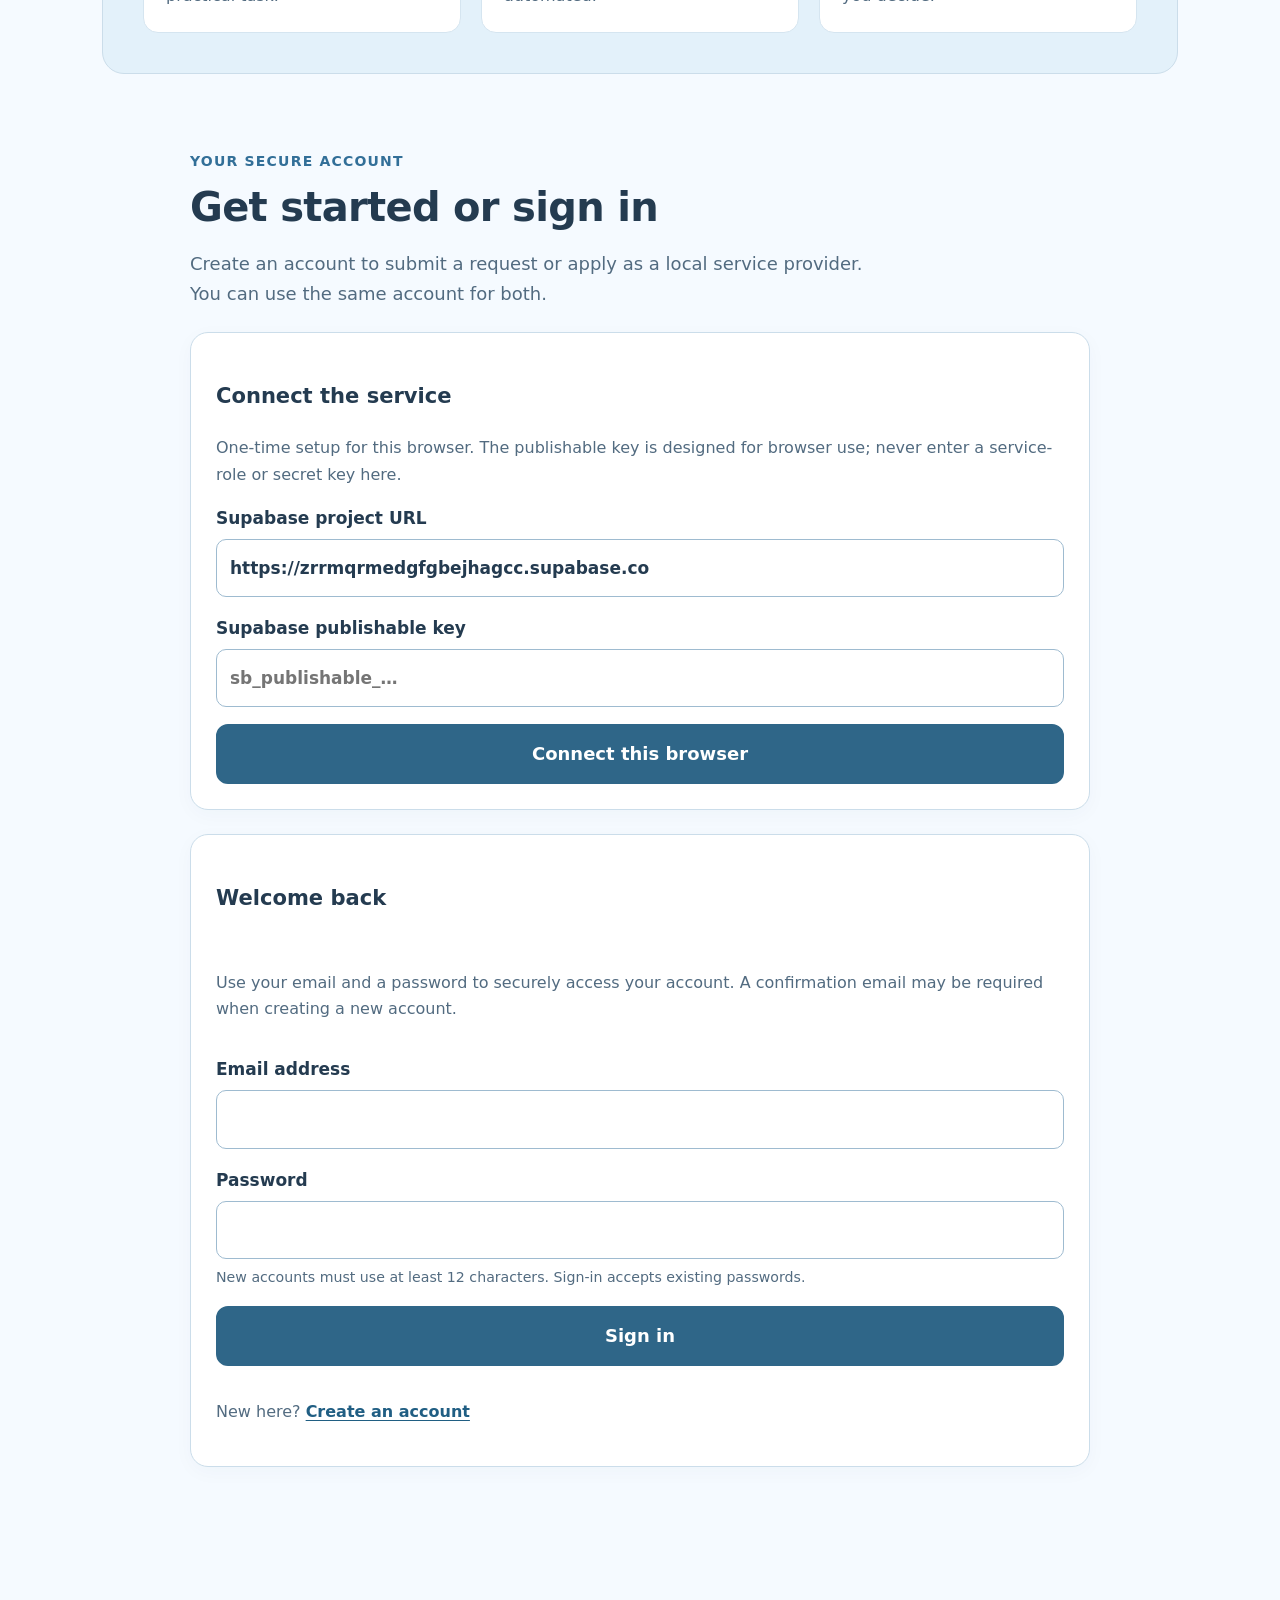
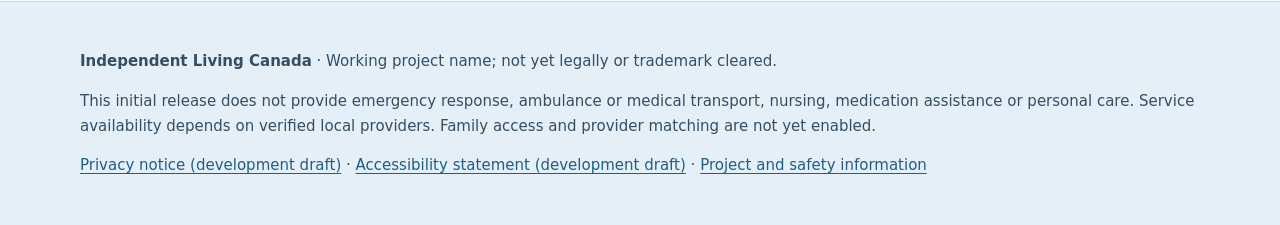
==== commit e03457e7: "Link funding guide from main website" ====
--- a/index.html
+++ b/index.html
@@ -3,7 +3,7 @@
 <head>
 <meta charset="utf-8">
 <meta name="viewport" content="width=device-width, initial-scale=1">
-<meta name="theme-color" content="#173b35">
+<meta name="theme-color" content="#e4f1fa">
 <meta name="description" content="Find practical local support for everyday independence.">
 <title>Independent Living Canada — Everyday support</title>
 <link rel="stylesheet" href="./styles.css">
@@ -11,7 +11,7 @@
 <body>
 <header class="site-header">
   <a class="brand" href="./" aria-label="Independent Living Canada home">Independent Living <span>Canada</span></a>
-  <nav aria-label="Main navigation"><a href="#services">Services</a><a href="#how">How it works</a><a href="#account">My account</a></nav>
+  <nav aria-label="Main navigation"><a href="#services">Services</a><a href="#how">How it works</a><a href="./funding.html">Funding guide</a><a href="#account">My account</a></nav>
   <button class="button button-small button-outline" id="signOutButton" hidden type="button">Sign out</button>
 </header>
 <main>
@@ -59,6 +59,8 @@
     <article class="service-card"><span>🛠️</span><h3>Home accessibility</h3><p>Connect with contractors for ramps, grab bars, safer bathrooms and other modifications.</p></article>
   </div>
 </section>
+
+<section class="section"><p class="eyebrow">Make support more affordable</p><h2>Explore government funding options</h2><p class="section-intro">Some Manitobans may qualify for publicly funded home care, self/family-managed care or home accessibility assistance. Explore eligibility pathways and questions to ask providers.</p><a class="button" href="./funding.html">View funding and subsidy guide</a></section>
 
 <section class="section how" id="how">
   <p class="eyebrow">Designed to be simple</p><h2>From “we need a hand” to a plan</h2>
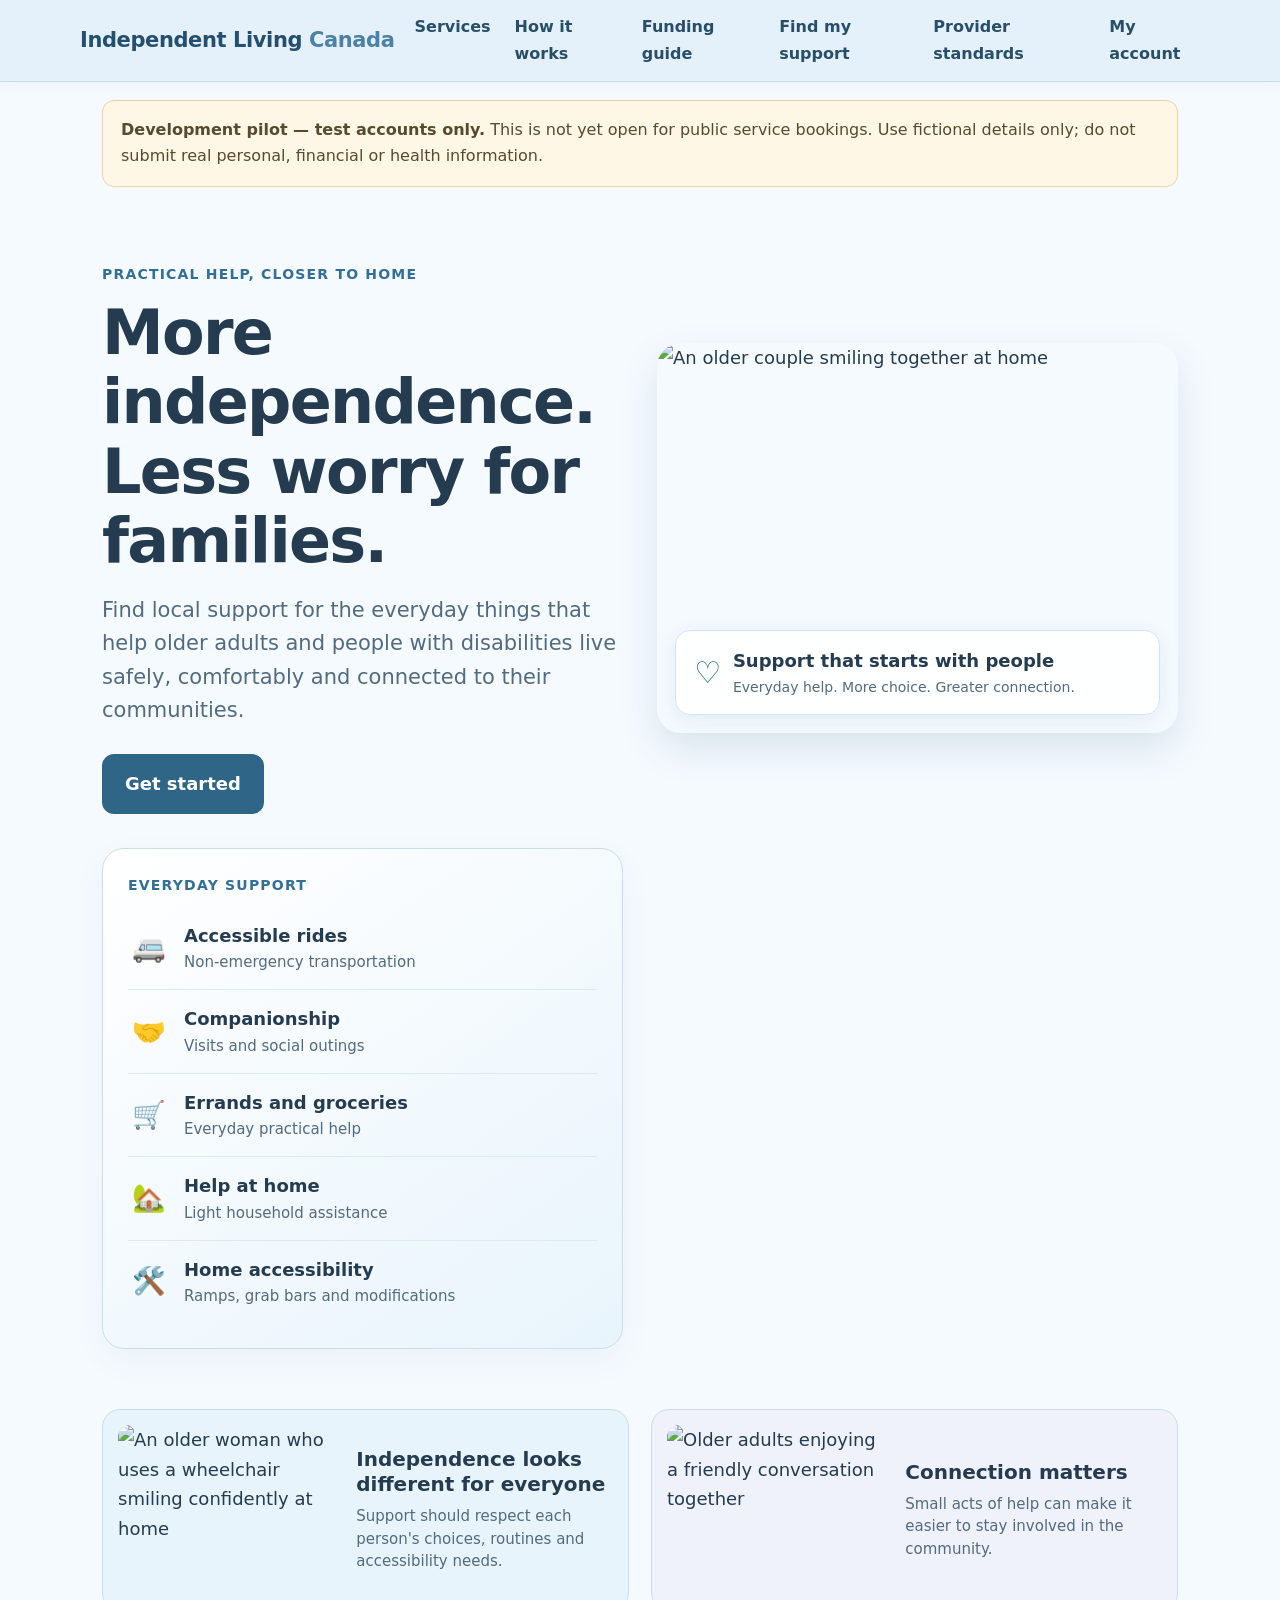
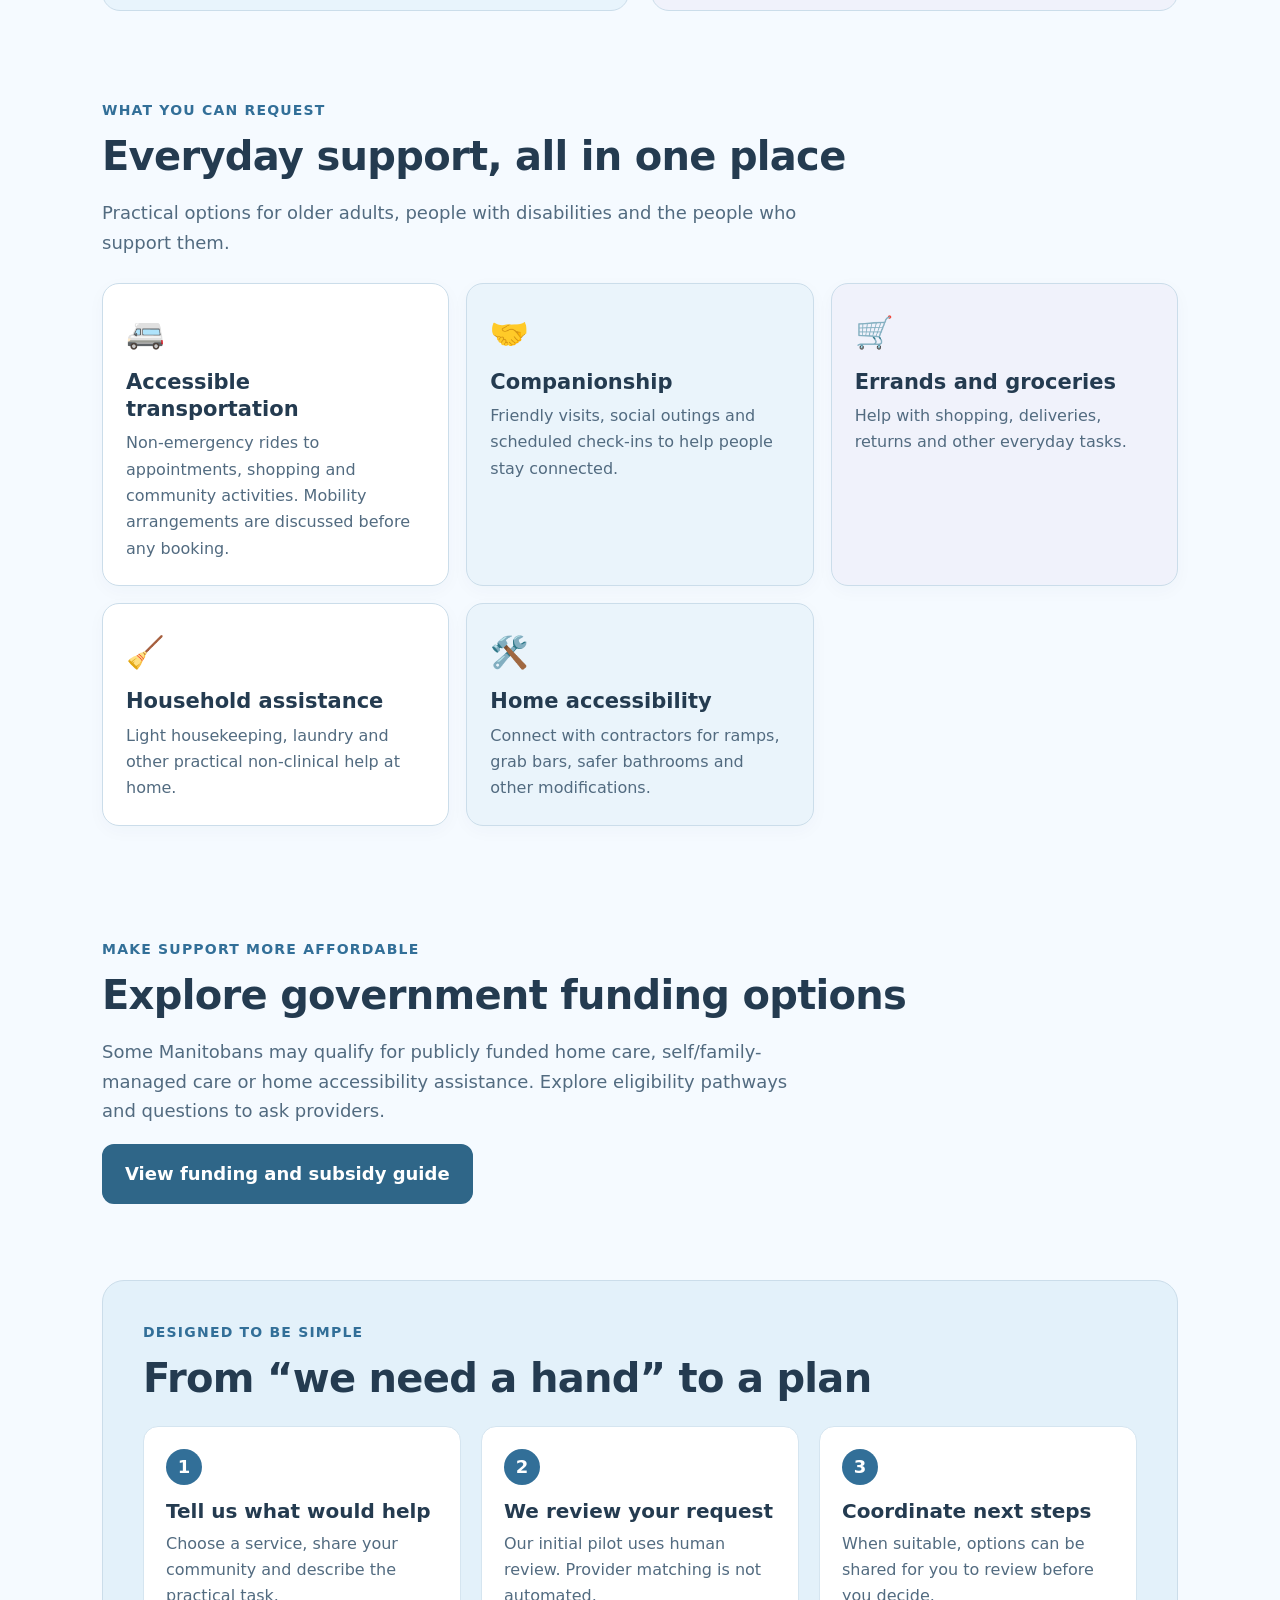
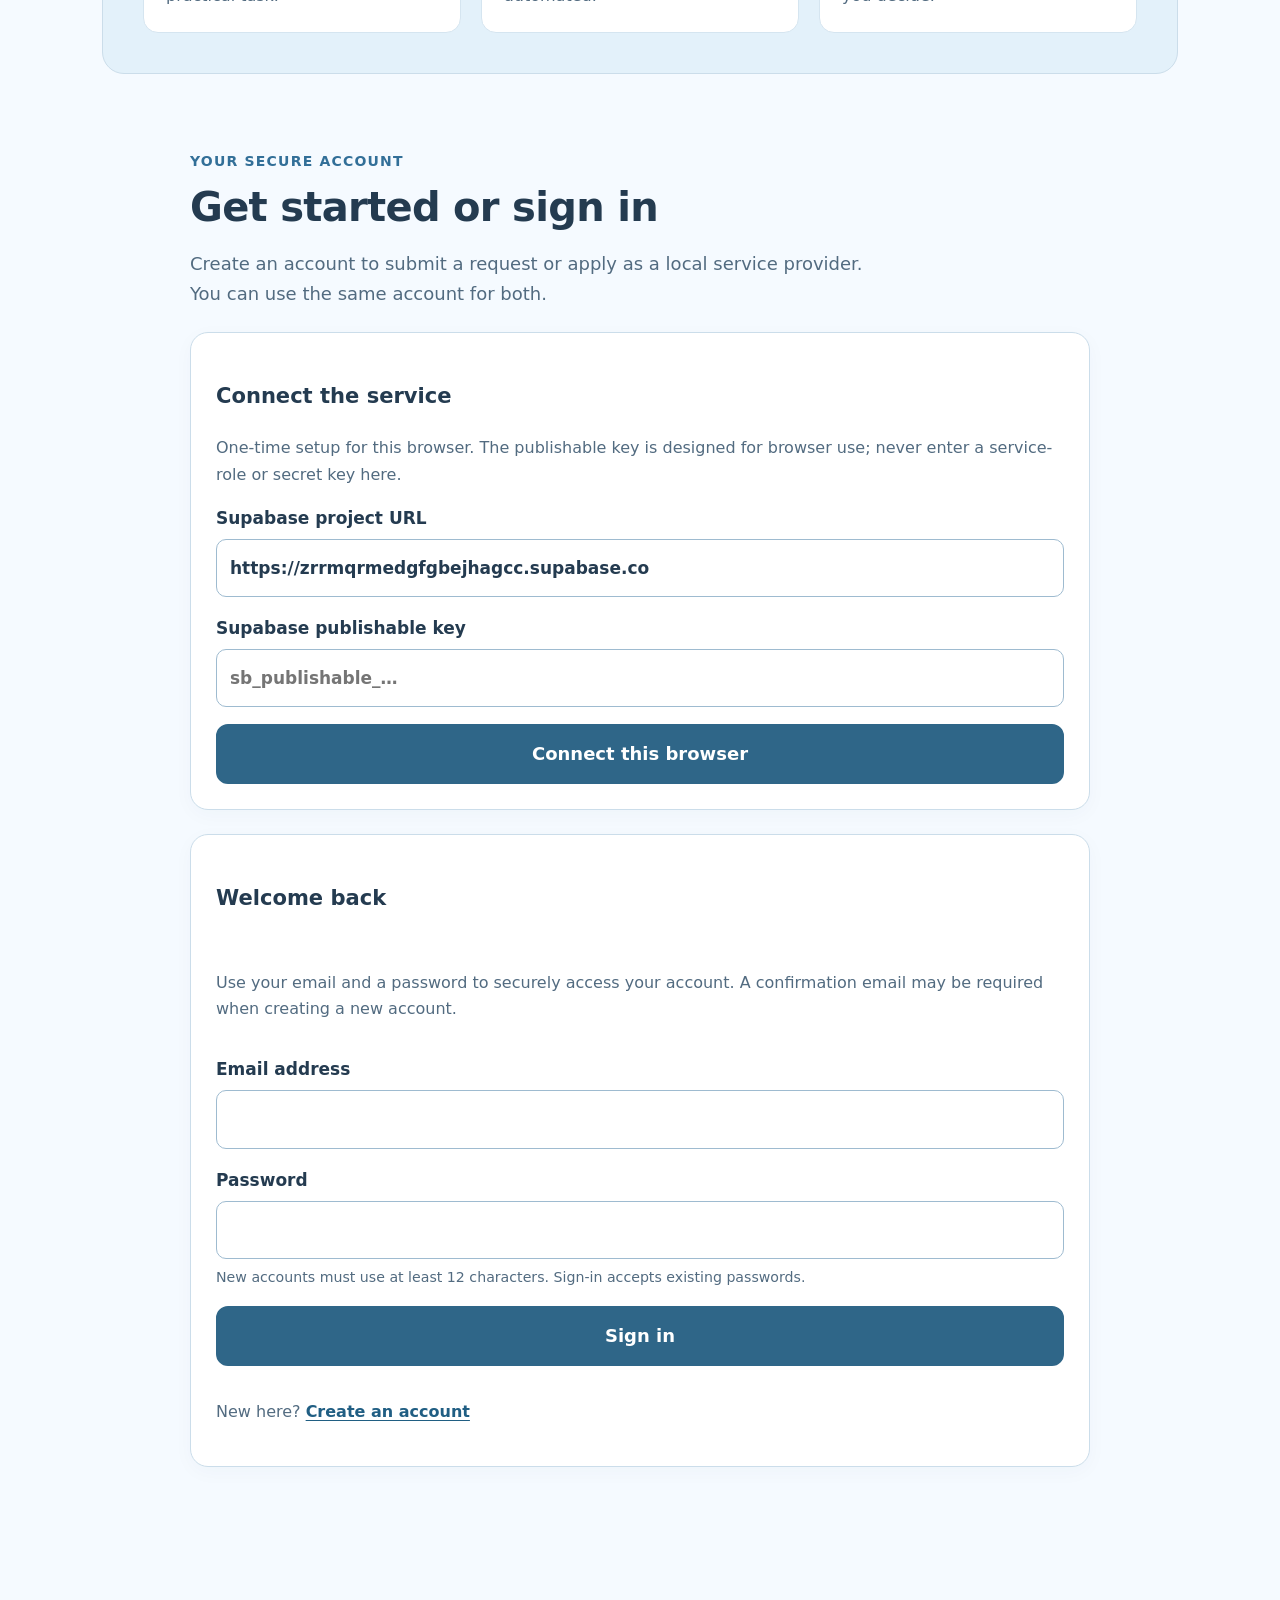
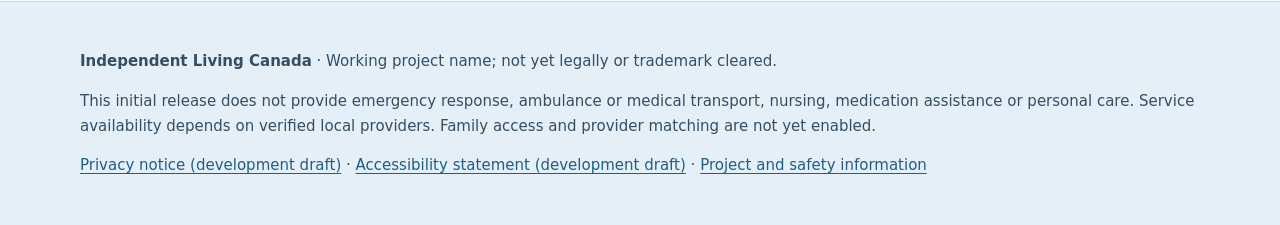
==== commit d694e656: "Add guided support finder and provider standards links" ====
--- a/index.html
+++ b/index.html
@@ -11,7 +11,7 @@
 <body>
 <header class="site-header">
   <a class="brand" href="./" aria-label="Independent Living Canada home">Independent Living <span>Canada</span></a>
-  <nav aria-label="Main navigation"><a href="#services">Services</a><a href="#how">How it works</a><a href="./funding.html">Funding guide</a><a href="#account">My account</a></nav>
+  <nav aria-label="Main navigation"><a href="#services">Services</a><a href="#how">How it works</a><a href="./funding.html">Funding guide</a><a href="./find-support.html">Find my support</a><a href="./verification.html">Provider standards</a><a href="#account">My account</a></nav>
   <button class="button button-small button-outline" id="signOutButton" hidden type="button">Sign out</button>
 </header>
 <main>
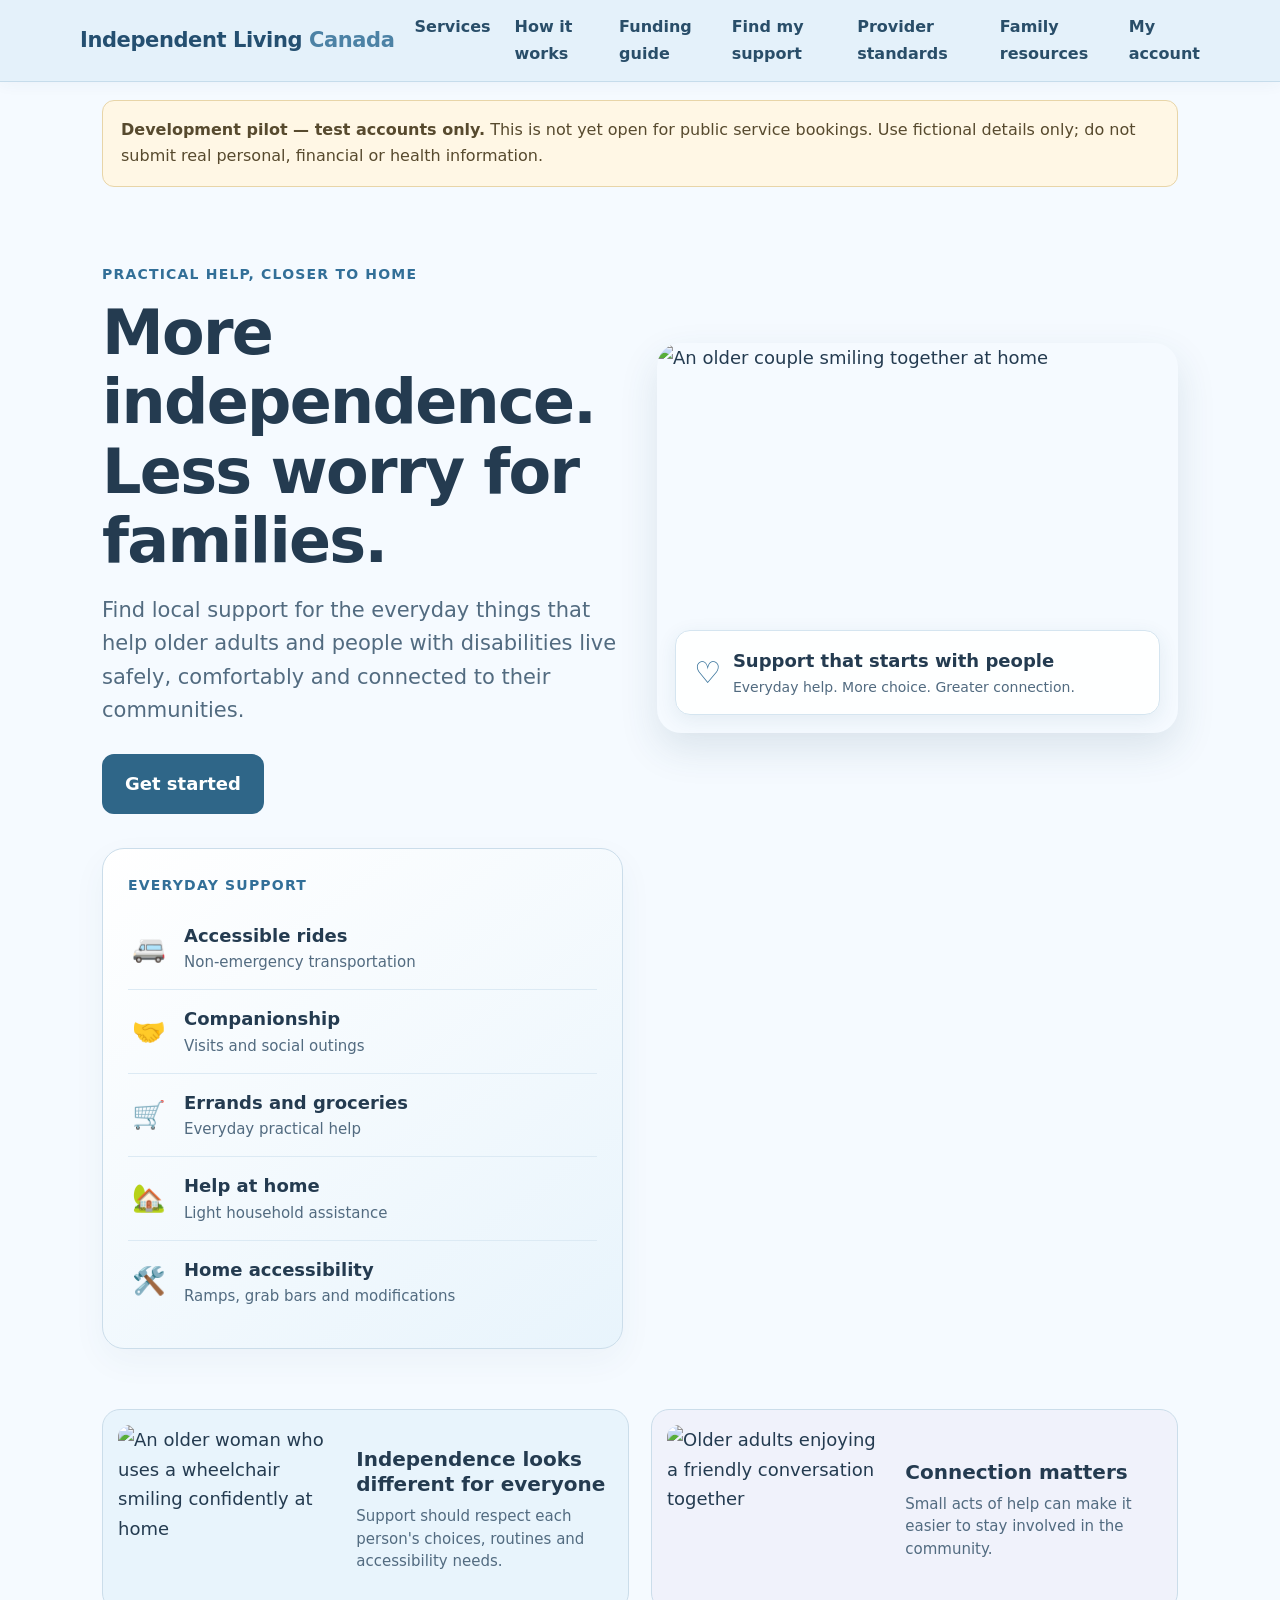
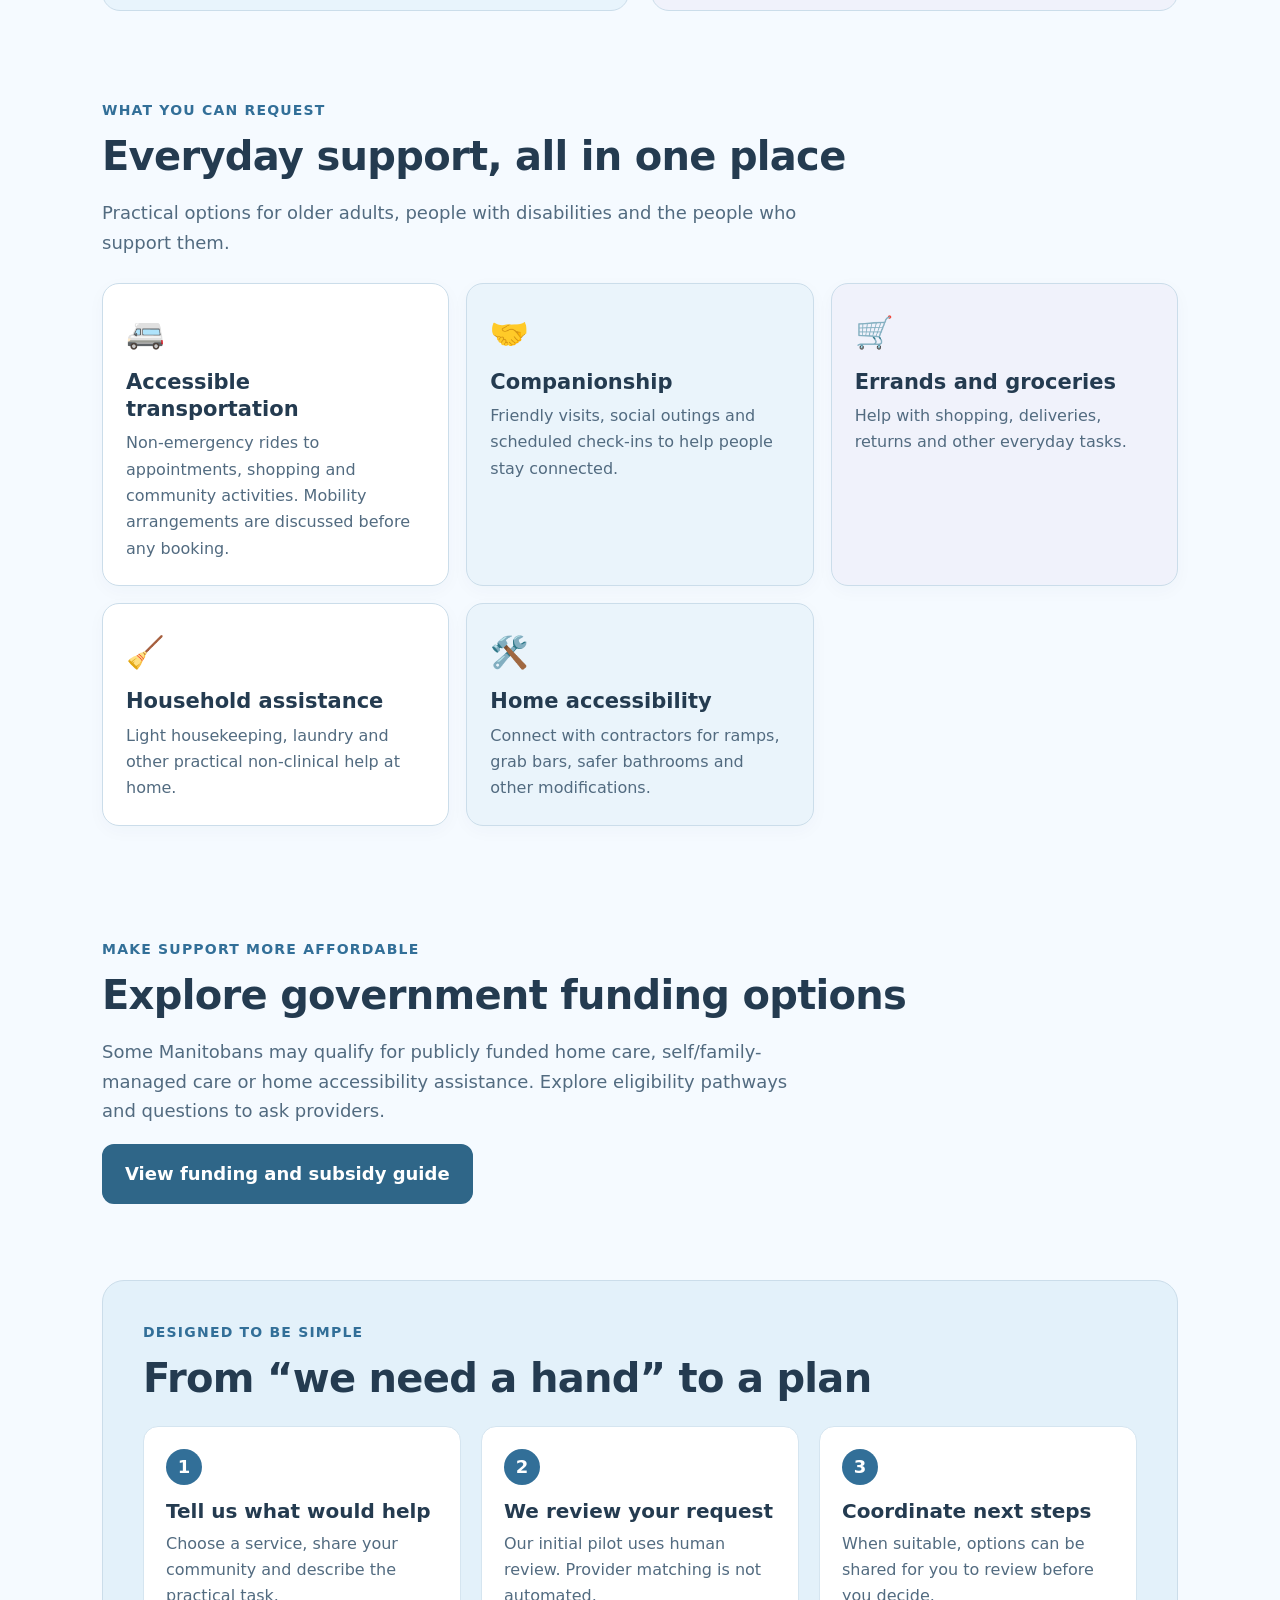
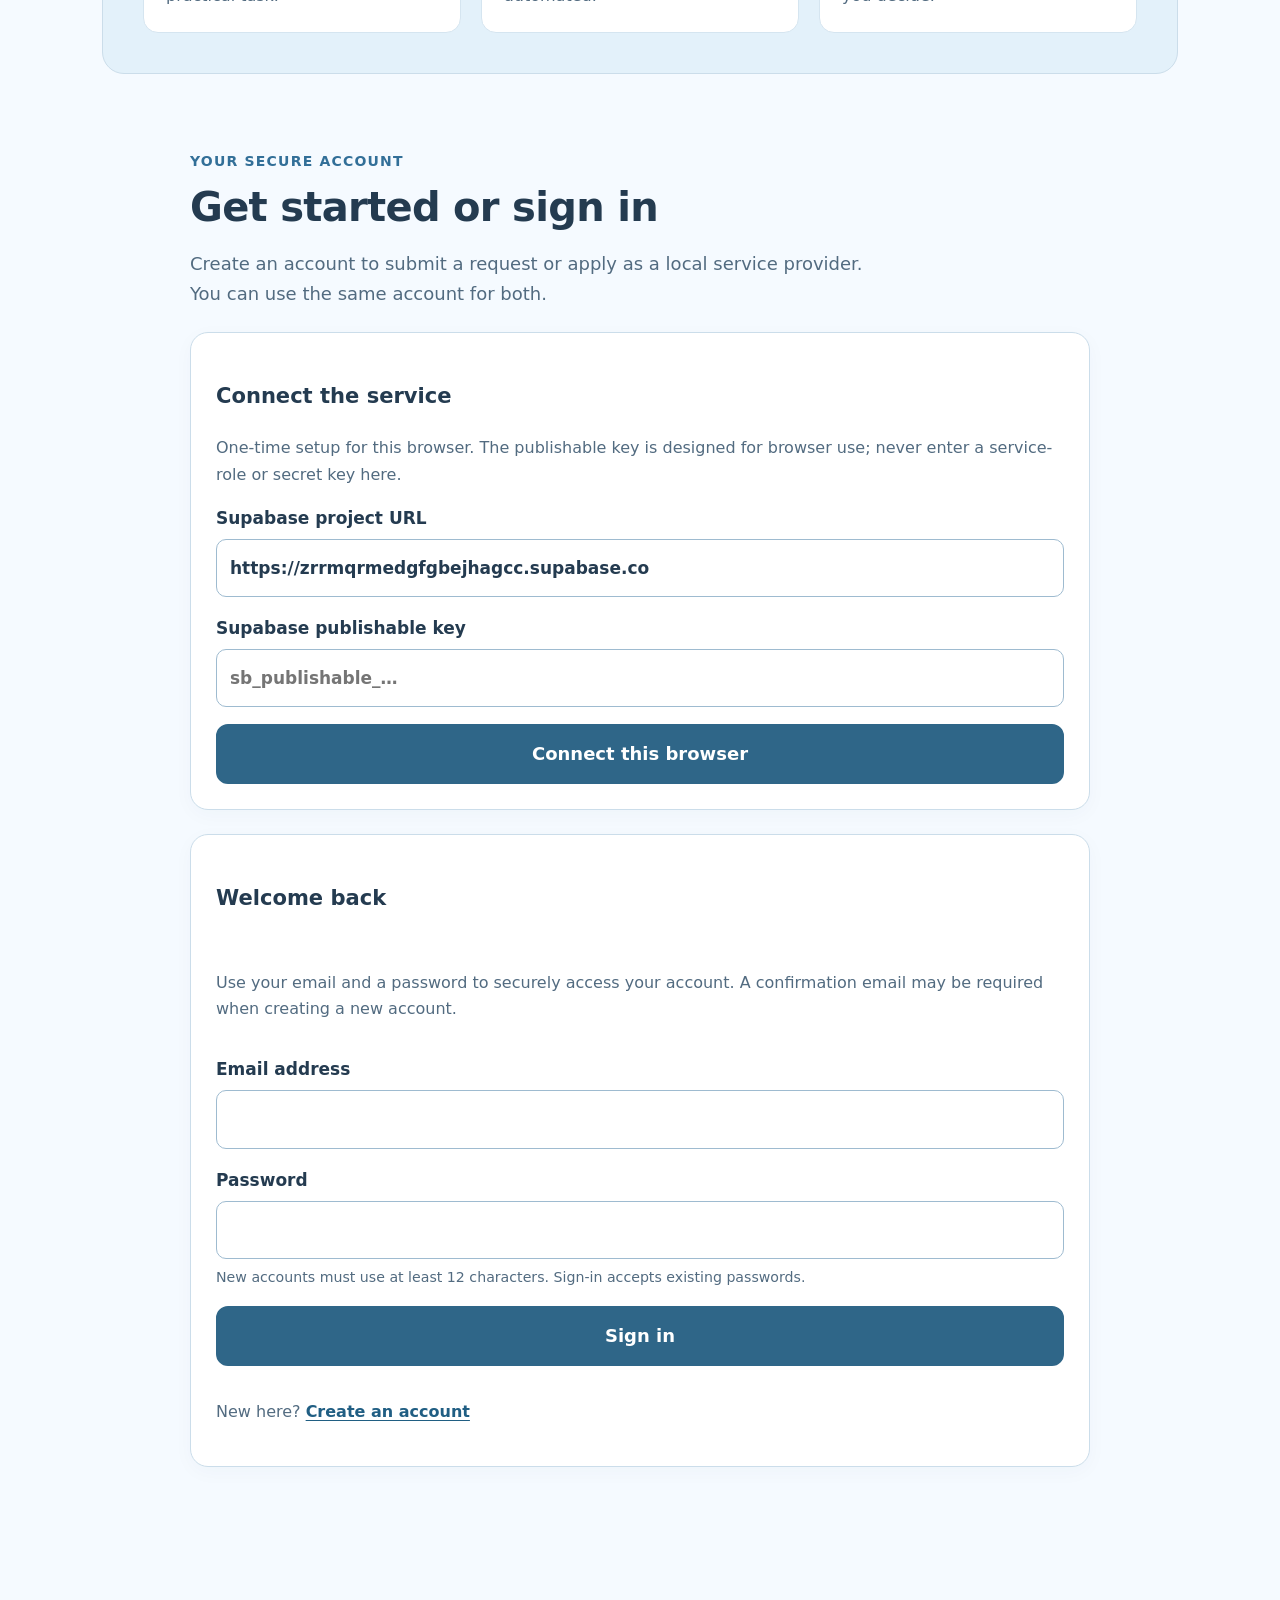
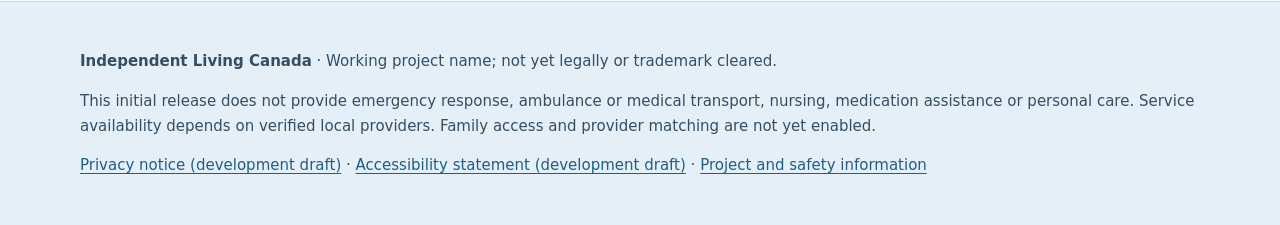
==== commit 4a524d31: "Link family resource centre from main navigation" ====
--- a/index.html
+++ b/index.html
@@ -11,7 +11,7 @@
 <body>
 <header class="site-header">
   <a class="brand" href="./" aria-label="Independent Living Canada home">Independent Living <span>Canada</span></a>
-  <nav aria-label="Main navigation"><a href="#services">Services</a><a href="#how">How it works</a><a href="./funding.html">Funding guide</a><a href="./find-support.html">Find my support</a><a href="./verification.html">Provider standards</a><a href="#account">My account</a></nav>
+  <nav aria-label="Main navigation"><a href="#services">Services</a><a href="#how">How it works</a><a href="./funding.html">Funding guide</a><a href="./find-support.html">Find my support</a><a href="./verification.html">Provider standards</a><a href="./resources.html">Family resources</a><a href="#account">My account</a></nav>
   <button class="button button-small button-outline" id="signOutButton" hidden type="button">Sign out</button>
 </header>
 <main>
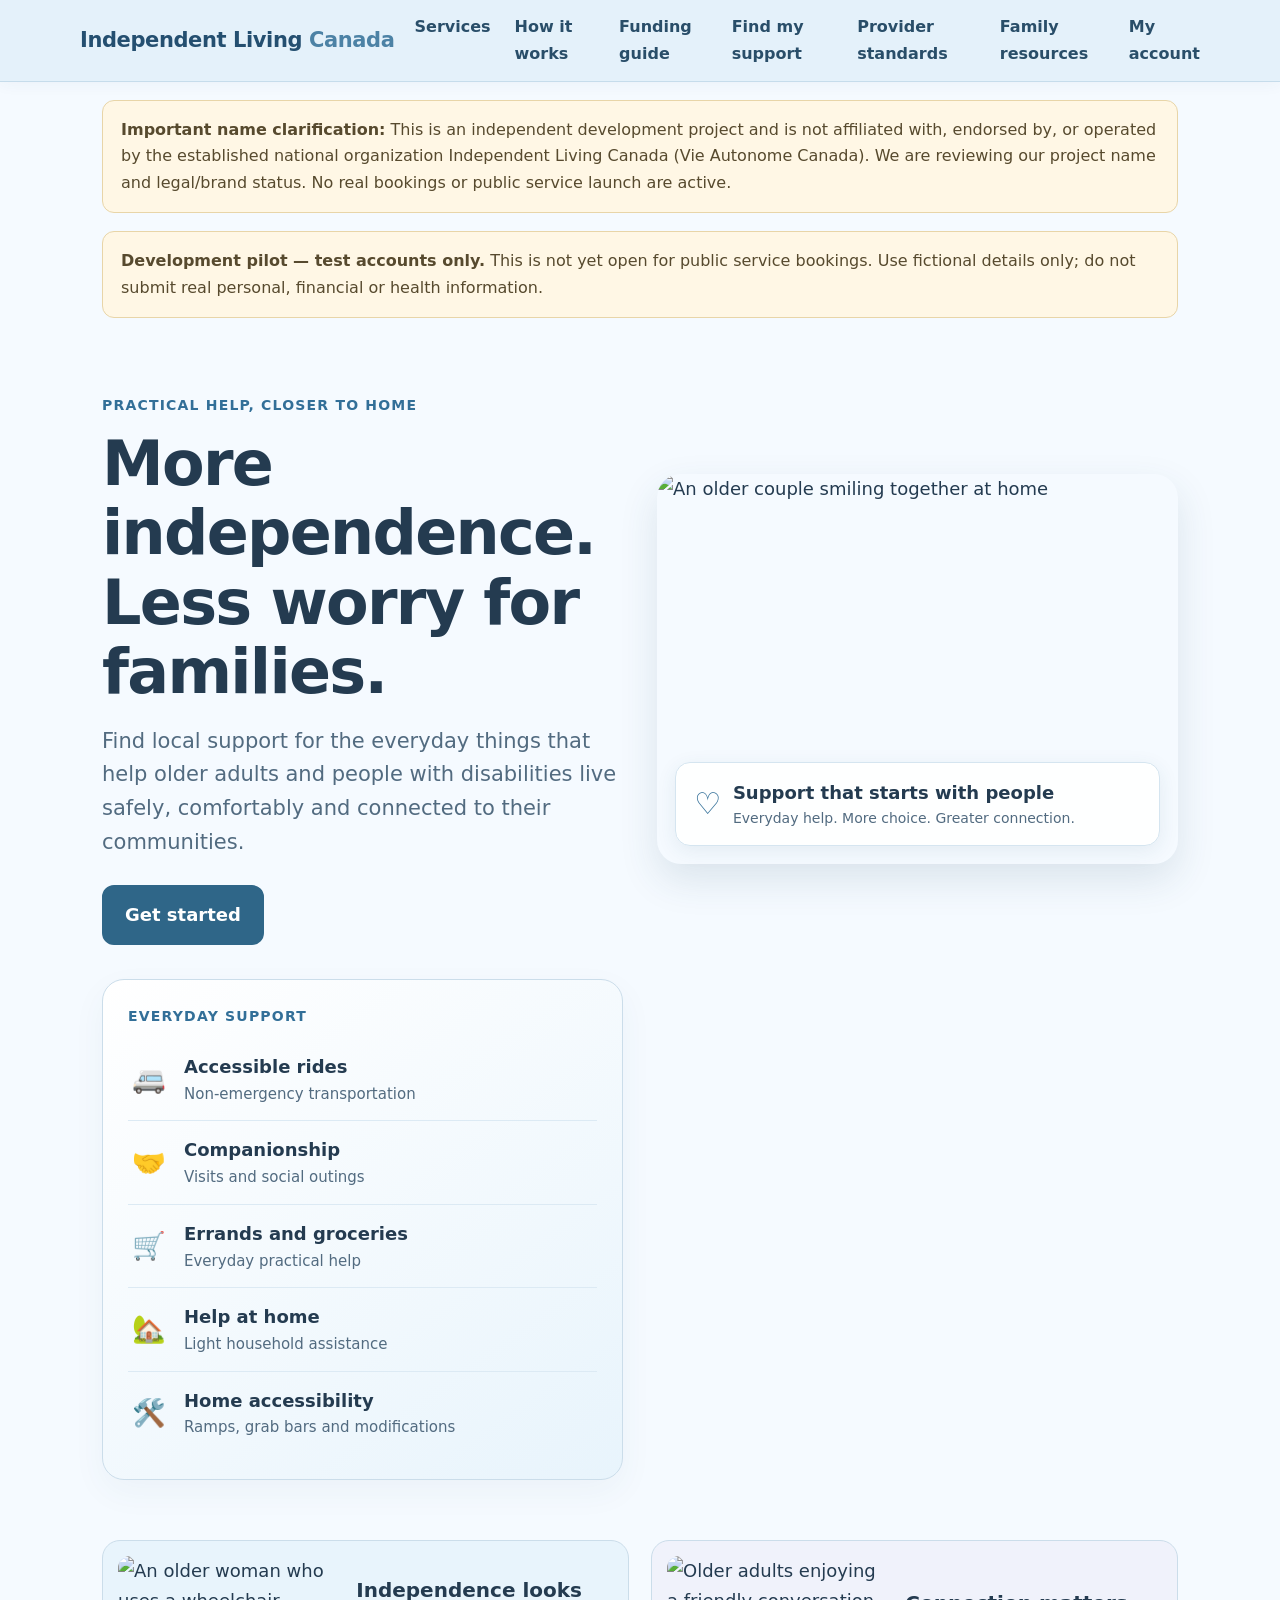
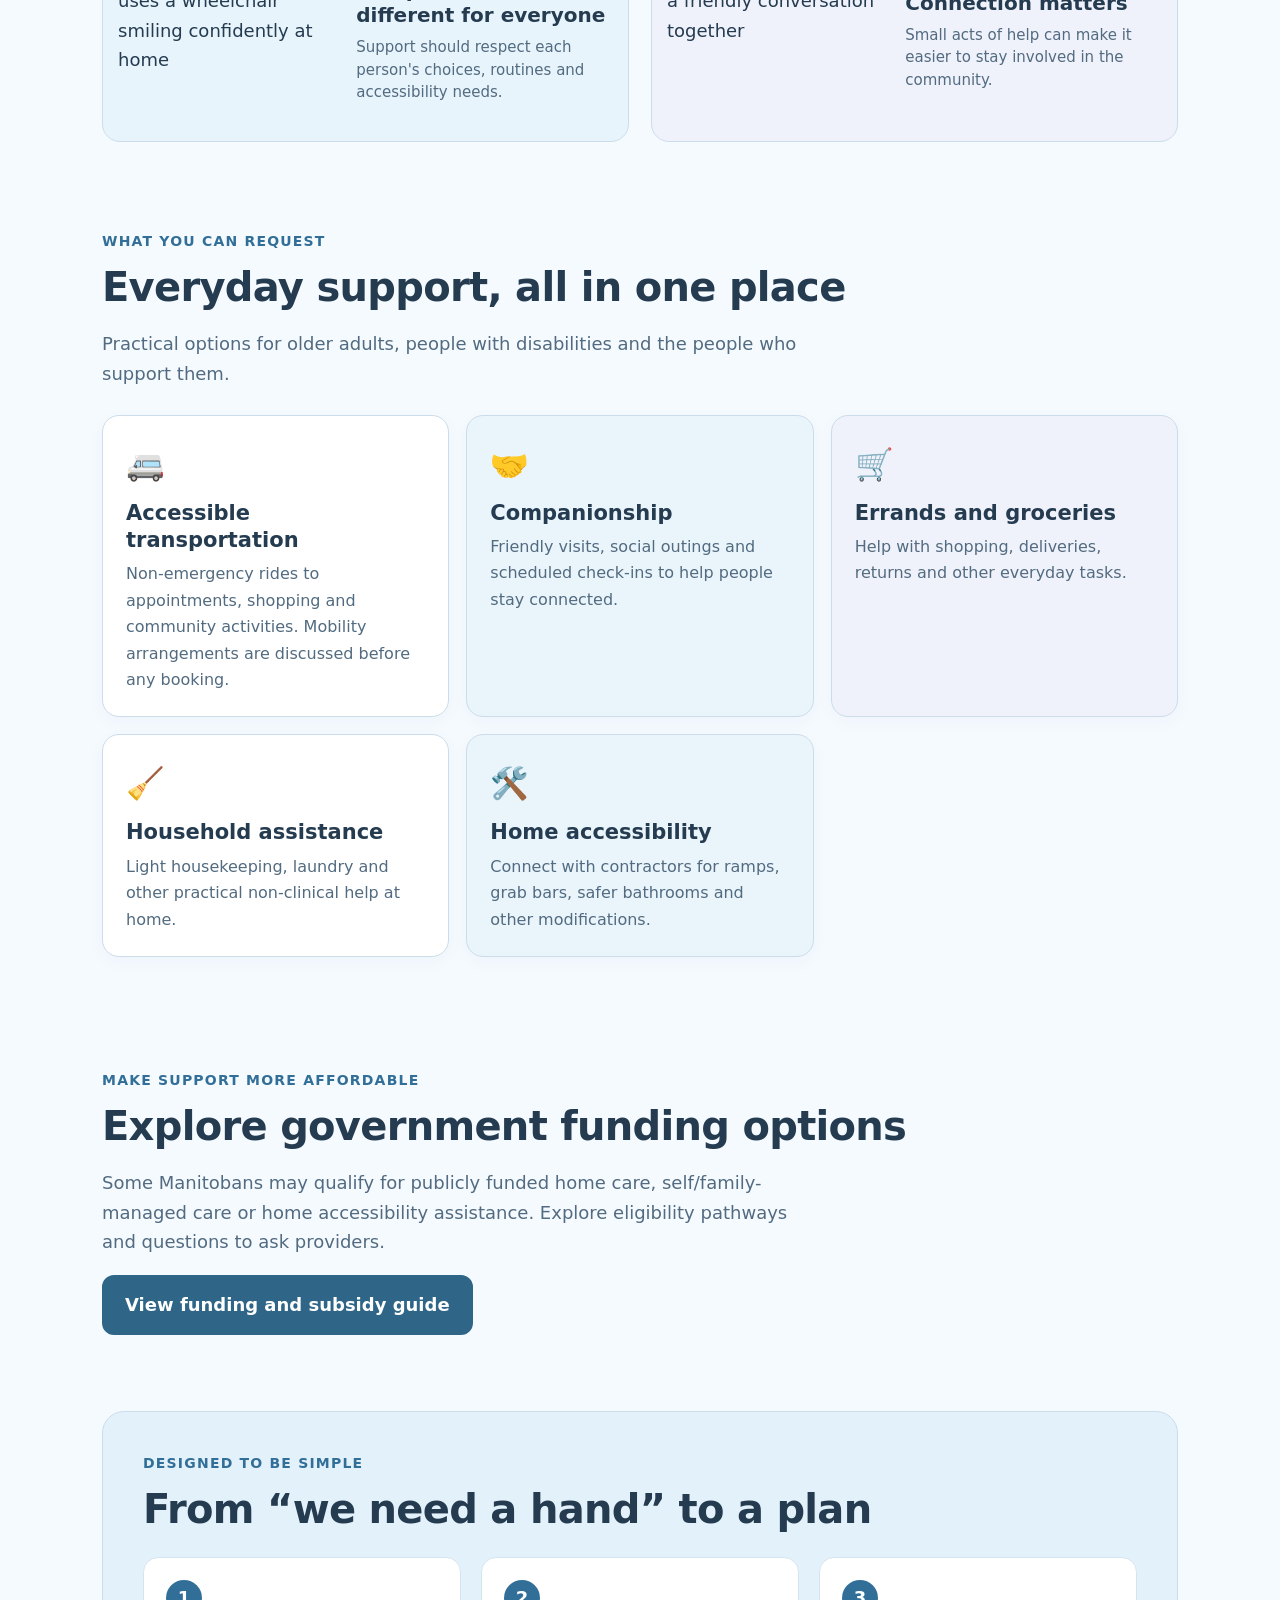
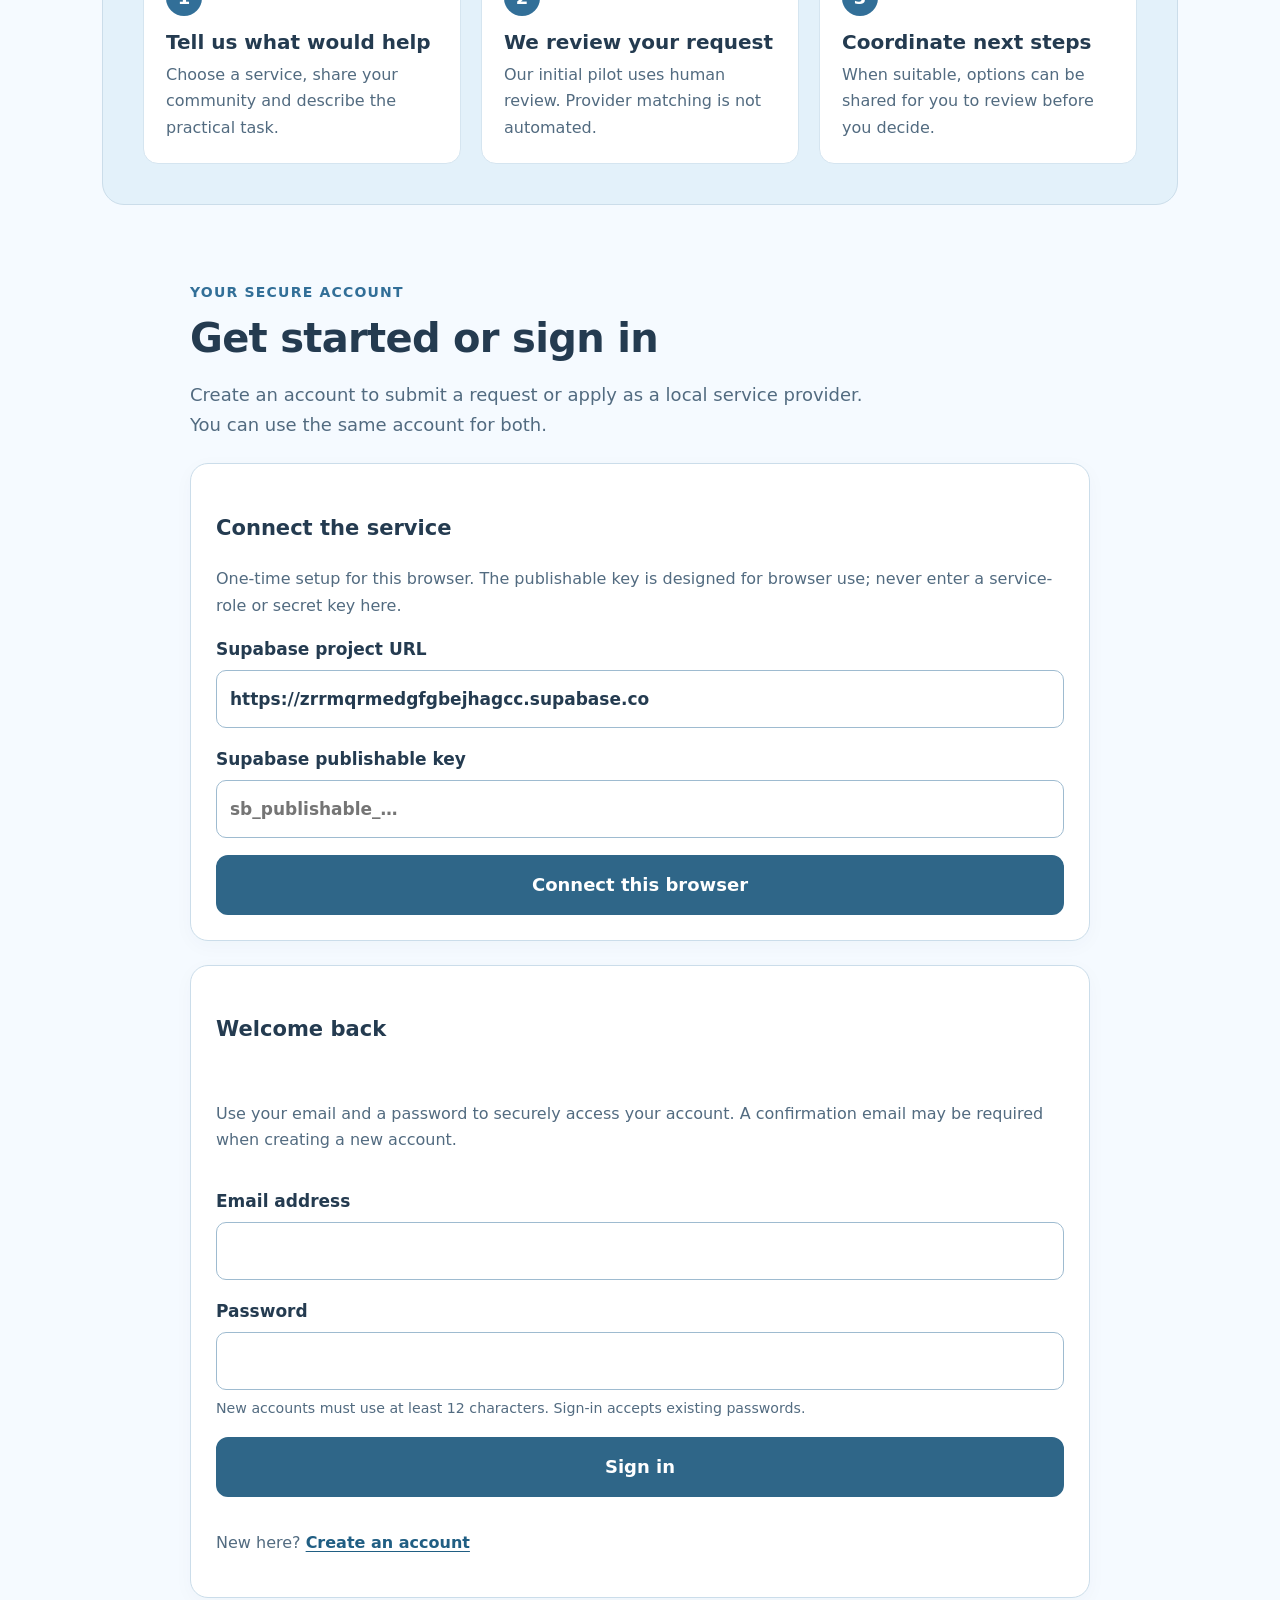
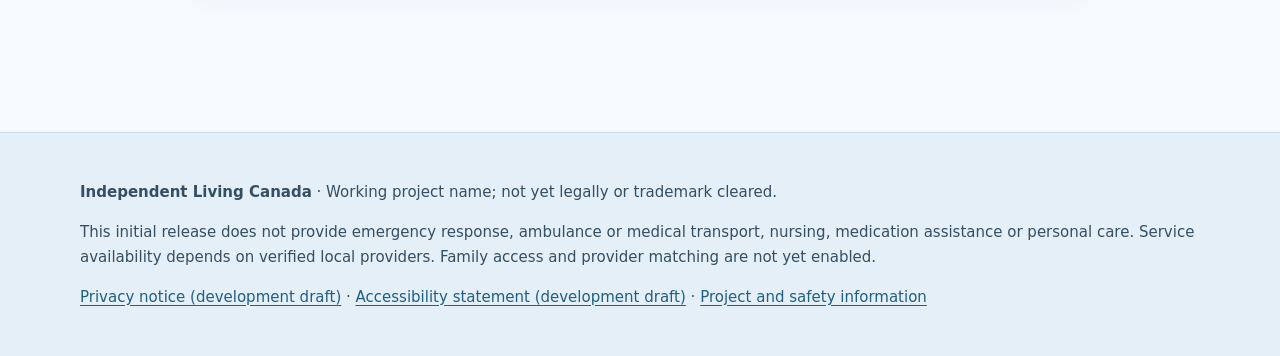
==== commit 11f6bf6c: "Add name-conflict and non-affiliation clarification" ====
--- a/index.html
+++ b/index.html
@@ -15,6 +15,7 @@
   <button class="button button-small button-outline" id="signOutButton" hidden type="button">Sign out</button>
 </header>
 <main>
+<div class="notice"><b>Important name clarification:</b> This is an independent development project and is not affiliated with, endorsed by, or operated by the established national organization Independent Living Canada (Vie Autonome Canada). We are reviewing our project name and legal/brand status. No real bookings or public service launch are active.</div>
 <div class="notice"><b>Development pilot — test accounts only.</b> This is not yet open for public service bookings. Use fictional details only; do not submit real personal, financial or health information.</div>
 <section class="hero">
   <div class="hero-copy">
@@ -143,7 +144,7 @@
   </div>
 </section>
 </main>
-<footer class="site-footer"><p><b>Independent Living Canada</b> · Working project name; not yet legally or trademark cleared.</p><p>This initial release does not provide emergency response, ambulance or medical transport, nursing, medication assistance or personal care. Service availability depends on verified local providers. Family access and provider matching are not yet enabled.</p><p><a href="./privacy.html">Privacy notice (development draft)</a> · <a href="./accessibility.html">Accessibility statement (development draft)</a> · <a href="https://github.com/tritchot666/Independent-Living-Canada">Project and safety information</a></p></footer>
+<footer class="site-footer"><p><b>Independent Living Canada</b> · Working project name; not yet legally or trademark cleared.</p><p>This initial release does not provide emergency response, ambulance or medical transport, nursing, medication assistance or personal care. Service availability depends on verified local providers. Family access and provider matching are not yet enabled.</p><p><a href="./privacy.html">Privacy notice (development draft)</a> · <a href="./accessibility.html">Accessibility statement (development draft)</a> · <a href="https://github.com/independentlivingcanada/Independent-Living-Canada">Project and safety information</a></p></footer>
 <div id="toast" class="toast" role="status" aria-live="polite"></div>
 <script src="./config.js"></script>
 <script type="module" src="./app.js"></script>
